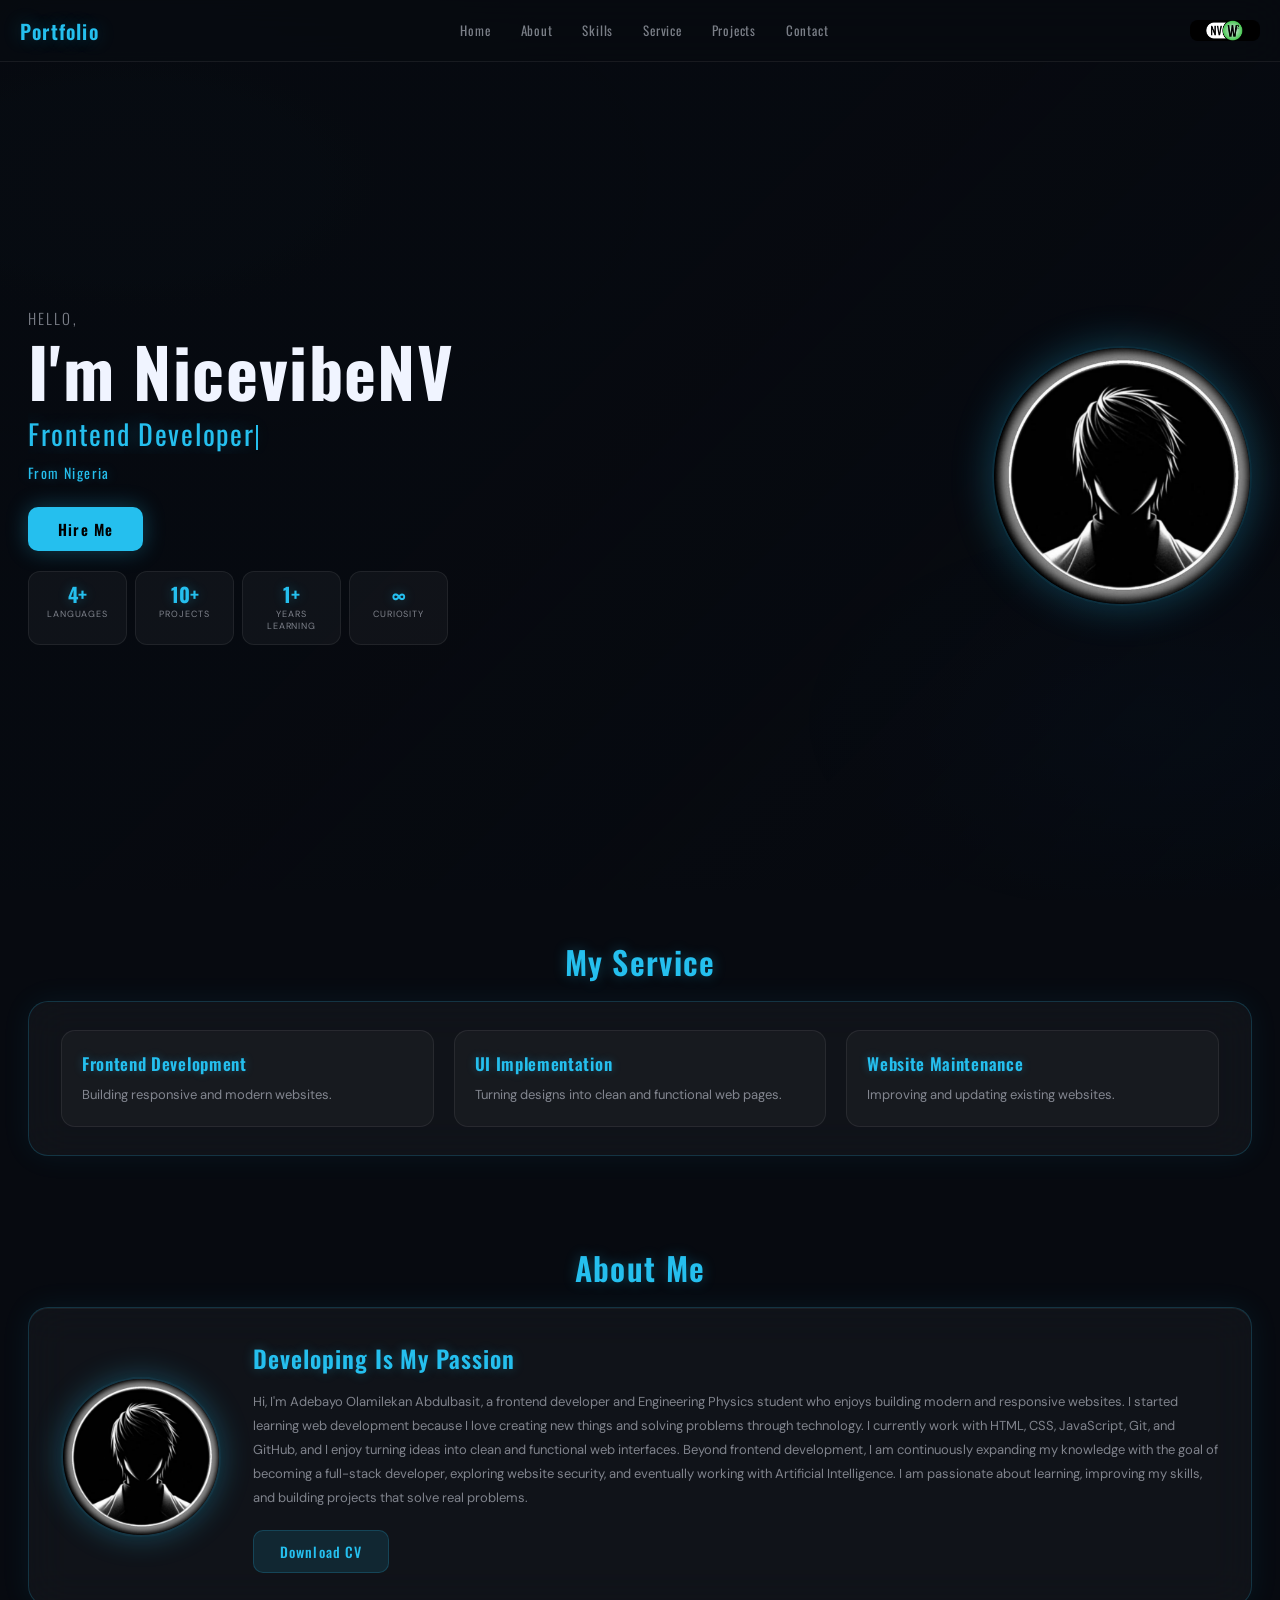
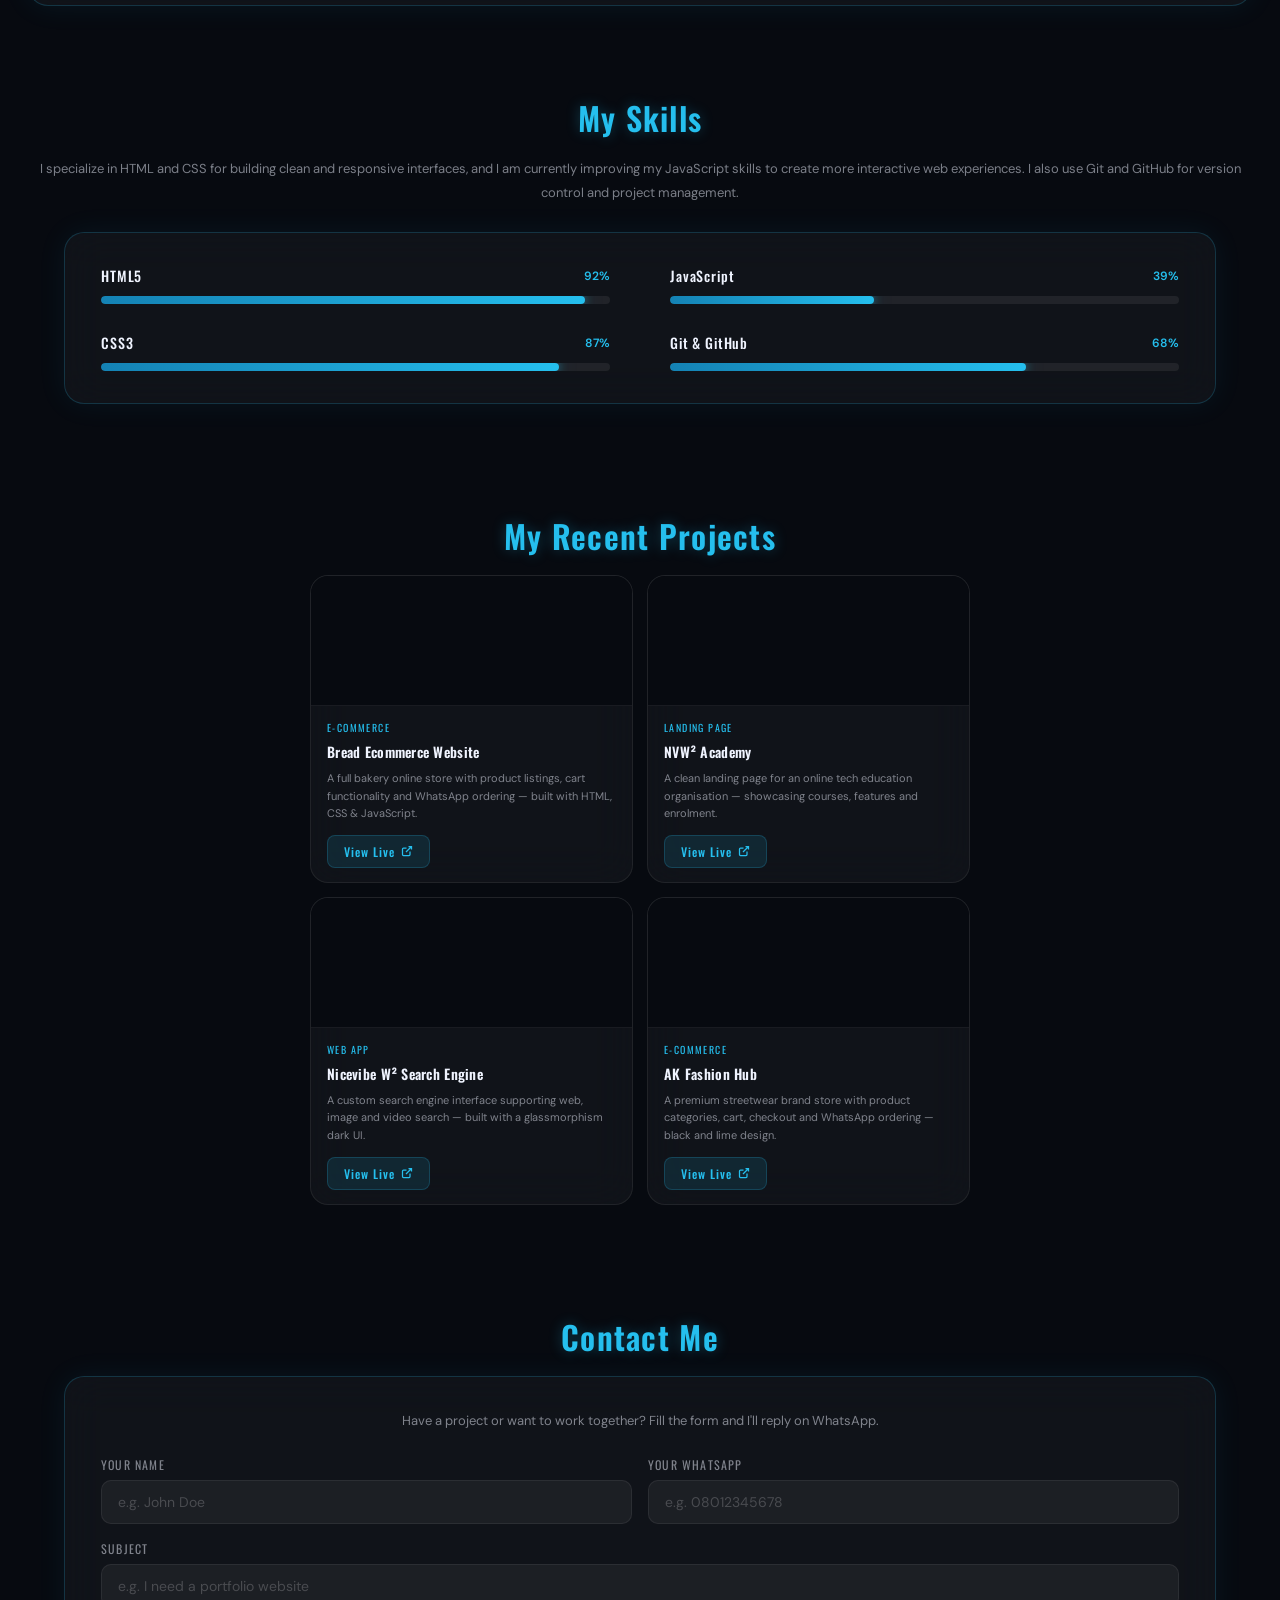
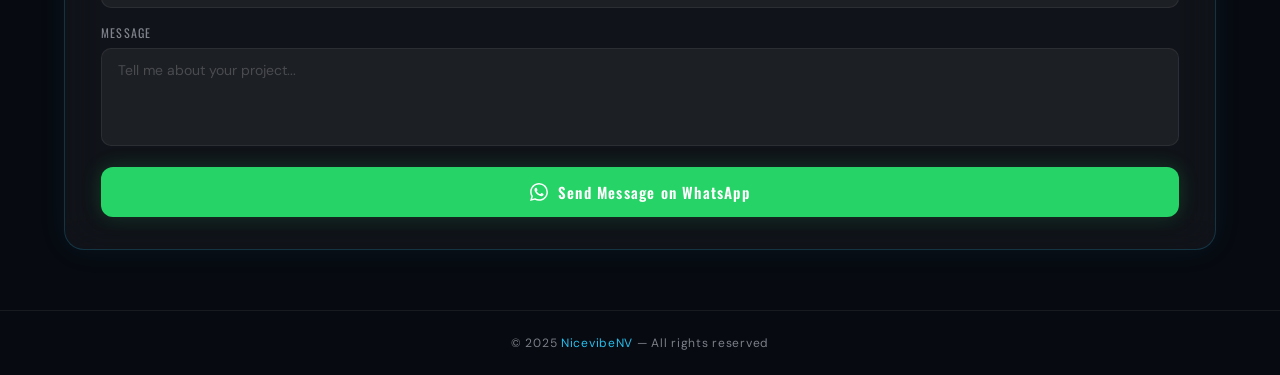
==== index.html @ 04811c51 "Add files via upload" ====
<!DOCTYPE html>
<html lang="en">
<head>
  <meta charset="UTF-8">
  <meta name="viewport" content="width=device-width,initial-scale=1">
  <title>NicevibeNV — Portfolio</title>
  <link rel="preconnect" href="https://fonts.googleapis.com">
  <link href="https://fonts.googleapis.com/css2?family=Oswald:wght@300;400;500;600;700&family=DM+Sans:wght@300;400;500;600&display=swap" rel="stylesheet">
  <style>
    :root {
      --blue:      rgb(37,191,238);
      --blue-dim:  rgba(37,191,238,0.12);
      --blue-glow: rgba(37,191,238,0.3);
      --border:    rgba(37,191,238,0.2);
      --border2:   rgba(255,255,255,0.07);
      --glass:     rgba(255,255,255,0.04);
      --glass2:    rgba(37,191,238,0.07);
      --dark:      #070a10;
      --text:      #f0f4ff;
      --muted:     rgba(240,244,255,0.5);
    }

    *, *::before, *::after { box-sizing: border-box; margin: 0; padding: 0; }
    html { scroll-behavior: smooth; }

    body {
      background: var(--dark);
      color: var(--text);
      font-family: 'DM Sans', sans-serif;
      overflow-x: hidden;
    }

    body::before {
      content: '';
      position: fixed; inset: 0; z-index: 0; pointer-events: none;
      background:
        radial-gradient(ellipse 70% 50% at 10% 20%, rgba(37,191,238,0.06) 0%, transparent 60%),
        radial-gradient(ellipse 50% 40% at 90% 80%, rgba(0,80,160,0.08) 0%, transparent 55%);
    }

    h1, h2, h3, h4 { font-family: 'Oswald', sans-serif; margin: 0; }
    a { text-decoration: none; color: var(--blue); transition: color .2s; }
    a:hover { color: #fff; }

    @keyframes fadeUp    { from{opacity:0;transform:translateY(22px)} to{opacity:1;transform:translateY(0)} }
    @keyframes slideDown { from{transform:translateY(-100%);opacity:0} to{transform:translateY(0);opacity:1} }
    @keyframes blink     { 0%,100%{opacity:1} 50%{opacity:0} }

    .reveal {
      opacity: 0; transform: translateY(28px);
      transition: opacity .7s ease, transform .7s ease;
    }
    .reveal.visible { opacity: 1; transform: translateY(0); }

    /* ══ TOP ══ */
    .top {
      position: sticky; top: 0; z-index: 100;
      display: flex; justify-content: space-between; align-items: center;
      flex-wrap: wrap;
      padding: 0 20px; min-height: 62px;
      background: rgba(7,10,16,0.8);
      backdrop-filter: blur(22px);
      -webkit-backdrop-filter: blur(22px);
      border-bottom: 1px solid var(--border2);
      animation: slideDown .6s ease both;
    }

    .top h3 {
      font-size: 20px; font-weight: 600;
      color: var(--blue);
      text-shadow: 0 0 18px var(--blue-glow);
      letter-spacing: .06em;
    }

    .top1 { display: flex; gap: 2px; }
    .top1 span { margin: 0; }
    .top1 a {
      font-family: 'Oswald', sans-serif;
      font-size: 13px; font-weight: 400;
      color: var(--muted); letter-spacing: .06em;
      padding: 6px 14px; border-radius: 8px;
      transition: all .2s;
    }
    .top1 a:hover { color: var(--blue); background: var(--blue-dim); }
    .top img { border-radius: 8px; }

    /* ══ HERO ══ */
    .hero {
      position: relative;
      min-height: 92vh; overflow: hidden;
      padding: 40px 28px;
      display: flex; align-items: center;
      justify-content: space-between; gap: 40px;
      z-index: 1;
    }



    .hero::before {
      content:'';
      position:absolute; inset:0; z-index:0;
      background: linear-gradient(135deg, rgba(7,10,16,.88) 40%, rgba(7,10,16,.5));
      pointer-events:none;
    }

    .first {
      position:relative; z-index:1;
      animation: fadeUp .8s .2s both;
    }

    .first > p:first-child {
      font-family:'Oswald',sans-serif;
      font-size:15px; font-weight:300;
      color:var(--muted); letter-spacing:.14em;
      text-transform:uppercase; margin-bottom:6px;
    }

    .first h1 {
      font-size: clamp(30px, 6vw, 68px);
      font-weight: 700; line-height: 1.05;
      color: var(--text); letter-spacing: .02em; margin-bottom: 6px;
    }

    .first h2 {
      font-size: clamp(15px, 3.5vw, 28px);
      font-weight: 400; color: var(--blue);
      text-shadow: 0 0 20px var(--blue-glow);
      letter-spacing: .06em; margin-bottom: 8px;
      white-space: nowrap;
      overflow: hidden;
      text-overflow: ellipsis;
      max-width: 100%;
    }

    .cursor {
      display:inline-block; width:2px; height:.9em;
      background:var(--blue); margin-left:2px;
      animation:blink .9s infinite; vertical-align:middle;
    }

    .cc {
      font-family:'Oswald',sans-serif;
      font-size:14px; color:var(--blue);
      text-shadow:0 0 12px var(--blue-glow);
      letter-spacing:.1em; margin-bottom:24px;
    }

    #hire {
      font-family:'Oswald',sans-serif;
      font-size:15px; font-weight:600; letter-spacing:.08em;
      padding:11px 30px; border-radius:10px;
      border:none; cursor:pointer;
      background:var(--blue); color:#000;
      box-shadow:0 0 22px var(--blue-glow);
      transition:all .25s;
    }
    #hire:hover { transform:translateY(-2px); box-shadow:0 0 36px var(--blue-glow); }

    .hero > img {
      position: relative; z-index: 1;
      width: 260px; height: 260px;
      min-width: unset;
      border-radius: 50%;
      object-fit: cover;
      flex-shrink: 0;
      border: 2px solid var(--border);
      box-shadow: 0 0 40px var(--blue-glow);
      animation: fadeUp .8s .4s both;
    }

    /* ══ SECTION HEADINGS ══ */
    .sec-heading {
      text-align:center;
      font-size:clamp(22px,3vw,32px); font-weight:600;
      color:var(--blue);
      text-shadow:0 0 14px var(--blue-glow);
      padding:48px 0 16px;
      position:relative; z-index:1;
      letter-spacing:.04em;
    }

    /* ══ STATS ══ */
    .stats-row {
      display: grid; grid-template-columns: repeat(4,1fr);
      gap: 8px; margin-top: 20px; max-width: 420px;
    }

    .stat-box {
      background: var(--glass);
      border: 1px solid var(--border2);
      border-radius: 12px; padding: 12px 10px;
      text-align: center;
      backdrop-filter: blur(16px);
      -webkit-backdrop-filter: blur(16px);
      transition: all .25s;
    }
    .stat-box:hover {
      border-color: var(--border);
      background: var(--glass2);
      transform: translateY(-2px);
    }
    .stat-val {
      font-family: 'Oswald', sans-serif;
      font-size: 20px; font-weight: 700;
      color: var(--blue);
      text-shadow: 0 0 12px var(--blue-glow);
      line-height: 1;
    }
    .stat-label {
      font-size: 9px; color: var(--muted);
      margin-top: 4px; letter-spacing: .1em;
      text-transform: uppercase;
    }

    /* ══ SERVICE ══ */
    .service {
      position:relative; z-index:1;
      margin:0 28px 40px;
      padding:28px 32px;
      background:var(--glass);
      backdrop-filter:blur(20px);
      -webkit-backdrop-filter:blur(20px);
      border:1px solid var(--border);
      border-radius:20px;
      box-shadow:0 0 30px rgba(37,191,238,0.07);
      display:grid; grid-template-columns:repeat(3,1fr); gap:20px;
    }
    @media(max-width:640px) { .service{grid-template-columns:1fr; margin:0 16px 40px;} }

    .service-item {
      padding:20px;
      background:rgba(255,255,255,0.03);
      border:1px solid var(--border2);
      border-radius:14px;
      transition:all .25s;
    }
    .service-item:hover {
      background:var(--glass2);
      border-color:var(--border);
      transform:translateY(-3px);
    }
    .service-item h3 {
      font-size:17px; font-weight:600; color:var(--blue);
      text-shadow:0 0 10px var(--blue-glow);
      letter-spacing:.04em; margin-bottom:8px;
    }
    .service-item p { font-size:13px; color:var(--muted); line-height:1.7; }

    /* ══ ABOUT ══ */
    .top2 {
      position:relative; z-index:1;
      margin:0 28px 40px;
      overflow:hidden; padding:32px;
      display:flex; align-items:center;
      justify-content:space-between; gap:32px;
      border-radius:20px;
      border:1px solid var(--border);
      background:var(--glass);
      backdrop-filter:blur(20px);
      -webkit-backdrop-filter:blur(20px);
      box-shadow:0 0 30px rgba(37,191,238,0.08), inset 0 1px 0 rgba(255,255,255,0.05);
    }
    @media(max-width:640px) { .top2{flex-direction:column; margin:0 16px 40px;} .top2 img{width:60%;} }

    .top2 img {
      width:28%; min-width:160px;
      border-radius:50%;
      border:2px solid var(--border);
      box-shadow:0 0 30px var(--blue-glow);
    }

    .second h4 {
      font-size:clamp(18px,2.5vw,24px); font-weight:600;
      color:var(--blue); text-shadow:0 0 12px var(--blue-glow);
      letter-spacing:.04em; margin-bottom:14px;
    }
    .second small {
      font-size:13px; color:var(--muted);
      line-height:1.85; display:block; margin-bottom:20px;
    }
    .second button {
      font-family:'Oswald',sans-serif;
      font-size:14px; font-weight:500; letter-spacing:.08em;
      padding:10px 26px; border-radius:10px;
      border:1px solid var(--border); cursor:pointer;
      background:var(--blue-dim); color:var(--blue);
      transition:all .25s;
    }
    .second button:hover { background:var(--blue); color:#000; }

    /* ══ SKILLS ══ */
    .p {
      text-align:center;
      font-size:13px; color:var(--muted);
      padding:0 28px 28px; line-height:1.8;
      position:relative; z-index:1;
    }

    .skills-wrap {
      position:relative; z-index:1;
      max-width:90%; margin:0 auto 60px;
      background:var(--glass);
      backdrop-filter:blur(20px);
      -webkit-backdrop-filter:blur(20px);
      border:1px solid var(--border);
      border-radius:20px; padding:32px 36px;
      box-shadow:0 0 30px rgba(37,191,238,0.07);
    }

    .skills-row {
      display:grid; grid-template-columns:1fr 1fr;
      gap:16px 60px; margin-bottom:28px;
    }
    .skills-row:last-child { margin-bottom:0; }
    @media(max-width:500px) { .skills-row{grid-template-columns:1fr;} }

    .skill { width:100%; }
    .skill-info {
      display:flex; justify-content:space-between; align-items:center;
      margin-bottom:10px;
    }
    .skill-name {
      font-family:'Oswald',sans-serif;
      font-size:14px; font-weight:500;
      color:var(--text); letter-spacing:.06em;
    }
    .skill-pct {
      font-size:12px; font-weight:600;
      color:var(--blue); min-width:36px; text-align:right;
    }
    .bar-bg {
      background:rgba(255,255,255,0.07);
      height:8px; border-radius:4px; overflow:hidden;
    }
    .bar-fill {
      height:100%; width:0;
      background:linear-gradient(90deg, rgb(20,130,180), var(--blue));
      border-radius:4px;
      transition:width 1.6s cubic-bezier(.25,.8,.25,1);
      box-shadow:0 0 10px rgba(37,191,238,.55), 0 0 22px rgba(37,191,238,.25);
    }

    /* ══ PROJECTS ══ */
    .projects-grid {
      position:relative; z-index:1;
      max-width:660px; margin:0 auto 60px;
      display:grid; grid-template-columns:repeat(2,1fr); gap:14px;
    }
    @media(max-width:560px) { .projects-grid{grid-template-columns:1fr; max-width:94%;} }

    .project-card {
      background:var(--glass);
      backdrop-filter:blur(20px);
      -webkit-backdrop-filter:blur(20px);
      border:1px solid var(--border2);
      border-radius:18px; overflow:hidden;
      transition:all .3s; text-decoration:none; color:inherit;
      display:block; position:relative;
    }
    .project-card::before {
      content:'';
      position:absolute; top:0; left:0; right:0; height:1px;
      background:linear-gradient(90deg,transparent,var(--blue),transparent);
      opacity:0; transition:opacity .3s;
    }
    .project-card:hover { border-color:var(--border); transform:translateY(-5px); box-shadow:0 20px 50px rgba(0,0,0,.4),0 0 30px rgba(37,191,238,0.08); }
    .project-card:hover::before { opacity:1; }

    .project-thumb {
      width:100%; height:130px;
      background:var(--dark);
      display:flex; align-items:center; justify-content:center;
      font-size:48px; border-bottom:1px solid var(--border2);
      position:relative; overflow:hidden;
    }
    .project-thumb iframe {
      width:200%; height:200%;
      transform:scale(0.5); transform-origin:top left;
      pointer-events:none; border:none;
      position:absolute; top:0; left:0;
    }

    .project-body { padding:14px 16px; }
    .project-tag {
      font-family:'Oswald',sans-serif;
      font-size:10px; font-weight:400; letter-spacing:.14em;
      text-transform:uppercase; color:var(--blue);
      margin-bottom:6px; display:block;
    }
    .project-name {
      font-family:'Oswald',sans-serif;
      font-size:14px; font-weight:600;
      color:var(--text); margin-bottom:8px; letter-spacing:.02em;
    }
    .project-desc { font-size:11px; color:var(--muted); line-height:1.6; margin-bottom:12px; }
    .project-link {
      display:inline-flex; align-items:center; gap:6px;
      font-family:'Oswald',sans-serif;
      font-size:12px; font-weight:500; letter-spacing:.08em;
      color:var(--blue); text-decoration:none;
      padding:7px 16px; border-radius:8px;
      border:1px solid var(--border);
      background:var(--blue-dim);
      transition:all .2s;
    }
    .project-link:hover { background:var(--blue); color:#000; }

    /* ══ CONTACT ══ */
    .contact-wrap {
      position:relative; z-index:1;
      max-width:90%; margin:0 auto 60px;
      background:var(--glass);
      backdrop-filter:blur(20px);
      -webkit-backdrop-filter:blur(20px);
      border:1px solid var(--border);
      border-radius:20px; padding:32px 36px;
      box-shadow:0 0 30px rgba(37,191,238,0.07);
    }
    .contact-wrap > p {
      font-size:13px; color:var(--muted);
      text-align:center; margin-bottom:24px; line-height:1.8;
    }
    .form-row {
      display:grid; grid-template-columns:1fr 1fr; gap:16px;
    }
    @media(max-width:540px) { .form-row{grid-template-columns:1fr;} }
    .form-group { margin-bottom:16px; }
    .form-group label {
      display:block;
      font-family:'Oswald',sans-serif;
      font-size:12px; font-weight:400;
      letter-spacing:.1em; text-transform:uppercase;
      color:var(--muted); margin-bottom:7px;
    }
    .form-group input,
    .form-group textarea {
      width:100%; padding:12px 16px;
      background:rgba(255,255,255,0.05);
      border:1px solid var(--border2);
      border-radius:10px;
      font-family:'DM Sans',sans-serif;
      font-size:14px; color:var(--text);
      outline:none; resize:none;
      transition:border-color .2s, box-shadow .2s;
    }
    .form-group input::placeholder,
    .form-group textarea::placeholder { color:rgba(255,255,255,0.2); }
    .form-group input:focus,
    .form-group textarea:focus {
      border-color:var(--border);
      box-shadow:0 0 0 3px rgba(37,191,238,0.1);
    }
    .send-wa-btn {
      width:100%; margin-top:8px; padding:14px;
      background:#25D366; color:#fff;
      font-family:'Oswald',sans-serif;
      font-size:15px; font-weight:600; letter-spacing:.08em;
      border:none; border-radius:12px; cursor:pointer;
      display:flex; align-items:center; justify-content:center; gap:10px;
      transition:all .25s;
      box-shadow:0 0 20px rgba(37,210,100,0.2);
    }
    .send-wa-btn:hover { transform:translateY(-2px); box-shadow:0 0 35px rgba(37,210,100,0.35); }

    /* ══ FOOTER ══ */
    footer {
      position:relative; z-index:1;
      text-align:center; padding:24px;
      border-top:1px solid var(--border2);
      font-size:12px; color:var(--muted); letter-spacing:.06em;
    }
    footer span { color:var(--blue); }

    /* ══════════════════════════════
       MOBILE RESPONSIVE
    ══════════════════════════════ */
    @media (max-width: 768px) {

      /* Navbar */
      .top {
        padding: 10px 16px;
        gap: 6px;
      }
      .top1 {
        order: 3;
        width: 100%;
        justify-content: center;
        flex-wrap: wrap;
        gap: 2px;
        padding: 6px 0;
      }
      .top1 a {
        font-size: 11px;
        padding: 5px 9px;
      }
      .top img { width: 34px !important; }
      .top h3  { font-size: 17px; }

      /* Hero — stack vertically, image on top */
      .hero {
        flex-direction: column-reverse;
        align-items: center;
        justify-content: center;
        padding: 24px 20px 40px;
        min-height: auto;
        gap: 24px;
        text-align: left;
      }

      .hero > img {
        width: 170px !important;
        height: 170px !important;
      }

      .first { width: 100%; }

      .first h2 {
        white-space: normal;
        overflow: visible;
        font-size: 16px;
      }

      /* Stats — 2x2 grid */
      .stats-row {
        grid-template-columns: repeat(2, 1fr) !important;
        max-width: 100% !important;
        gap: 8px;
      }

      .stat-val   { font-size: 18px; }
      .stat-label { font-size: 8px; }

      /* Service */
      .service {
        grid-template-columns: 1fr !important;
        margin: 0 14px 32px !important;
        padding: 20px 16px;
      }

      /* About */
      .top2 {
        flex-direction: column !important;
        align-items: center;
        text-align: center;
        margin: 0 14px 32px !important;
        padding: 22px 18px;
        gap: 20px;
      }
      .top2 img {
        width: 55% !important;
        max-width: 180px;
        min-width: unset !important;
      }

      /* Skills */
      .skills-wrap {
        max-width: 94%;
        padding: 24px 20px;
      }
      .skills-row {
        grid-template-columns: 1fr !important;
        gap: 20px;
      }

      /* Projects */
      .projects-grid {
        grid-template-columns: 1fr !important;
        max-width: 94% !important;
      }

      /* Contact */
      .contact-wrap {
        max-width: 94%;
        padding: 24px 18px;
      }
      .form-row {
        grid-template-columns: 1fr !important;
      }

      /* Section headings */
      .sec-heading { font-size: 22px; padding: 36px 0 14px; }
      .p { padding: 0 16px 20px; }
    }

    @media (max-width: 400px) {
      .hero > img { width: 140px !important; height: 140px !important; }
      .first h1   { font-size: 28px; }
      .stat-val   { font-size: 16px; }
      .stat-box   { padding: 10px 6px; }
    }
  </style>
</head>
<body>

<!-- TOP -->
<div class="top">
  <h3>Portfolio</h3>
  <div class="top1">
    <span><a href="#">Home</a></span>
    <span><a href="#about">About</a></span>
    <span><a href="#skill">Skills</a></span>
    <span><a href="#service">Service</a></span>
    <span><a href="#projects">Projects</a></span>
    <span><a href="#contact">Contact</a></span>
  </div>
  <img src="logo.png" alt="logo" width="70px">
</div>

<!-- HERO -->
<div class="hero">
  <div class="first">
    <p>Hello,</p>
    <h1>I'm NicevibeNV</h1>
    <h2><span id="typed"></span><span class="cursor"></span></h2>
    <p class="cc">From Nigeria</p>
    <button id="hire">Hire Me</button>
    <div class="stats-row">
      <div class="stat-box"><div class="stat-val">4+</div><div class="stat-label">Languages</div></div>
      <div class="stat-box"><div class="stat-val">10+</div><div class="stat-label">Projects</div></div>
      <div class="stat-box"><div class="stat-val">1+</div><div class="stat-label">Years Learning</div></div>
      <div class="stat-box"><div class="stat-val">∞</div><div class="stat-label">Curiosity</div></div>
    </div>
  </div>
  <img src="profile.png" alt="profile photo">
</div>

<!-- SERVICE -->
<h3 class="sec-heading reveal" id="service">My Service</h3>
<div class="service reveal">
  <div class="service-item">
    <h3>Frontend Development</h3>
    <p>Building responsive and modern websites.</p>
  </div>
  <div class="service-item">
    <h3>UI Implementation</h3>
    <p>Turning designs into clean and functional web pages.</p>
  </div>
  <div class="service-item">
    <h3>Website Maintenance</h3>
    <p>Improving and updating existing websites.</p>
  </div>
</div>

<!-- ABOUT -->
<h3 class="sec-heading reveal" id="about">About Me</h3>
<div class="top2 reveal">
  <img src="profile.png" alt="profile photo">
  <div class="second">
    <h4>Developing Is My Passion</h4>
    <small>Hi, I'm Adebayo Olamilekan Abdulbasit, a frontend
    developer and Engineering Physics student who enjoys
    building modern and responsive websites. I started
    learning web development because I love creating
    new things and solving problems through technology.
    I currently work with HTML, CSS, JavaScript, Git,
    and GitHub, and I enjoy turning ideas into clean and
    functional web interfaces. Beyond frontend development,
    I am continuously expanding my knowledge with the goal
    of becoming a full-stack developer, exploring website
    security, and eventually working with Artificial Intelligence.
    I am passionate about learning, improving my skills, and
    building projects that solve real problems.</small>
    <button>Download CV</button>
  </div>
</div>

<!-- SKILLS -->
<h3 class="sec-heading reveal" id="skill">My Skills</h3>
<p class="p reveal">I specialize in HTML and CSS for building
  clean and responsive interfaces, and I am currently
  improving my JavaScript skills to create more interactive
  web experiences. I also use Git and GitHub for version control
  and project management.
</p>
<div class="skills-wrap reveal">
  <div class="skills-row">
    <div class="skill">
      <div class="skill-info">
        <span class="skill-name">HTML5</span>
        <span class="skill-pct" data-target="95">0%</span>
      </div>
      <div class="bar-bg"><div class="bar-fill" data-width="95"></div></div>
    </div>
    <div class="skill">
      <div class="skill-info">
        <span class="skill-name">JavaScript</span>
        <span class="skill-pct" data-target="40">0%</span>
      </div>
      <div class="bar-bg"><div class="bar-fill" data-width="40"></div></div>
    </div>
  </div>
  <div class="skills-row">
    <div class="skill">
      <div class="skill-info">
        <span class="skill-name">CSS3</span>
        <span class="skill-pct" data-target="90">0%</span>
      </div>
      <div class="bar-bg"><div class="bar-fill" data-width="90"></div></div>
    </div>
    <div class="skill">
      <div class="skill-info">
        <span class="skill-name">Git &amp; GitHub</span>
        <span class="skill-pct" data-target="70">0%</span>
      </div>
      <div class="bar-bg"><div class="bar-fill" data-width="70"></div></div>
    </div>
  </div>
</div>

<!-- PROJECTS -->
<h3 class="sec-heading reveal" id="projects">My Recent Projects</h3>
<div class="projects-grid">

  <a href="https://nicevibe01.github.io/Bread-Ecommerce-website-/" target="_blank" class="project-card reveal">
    <div class="project-thumb">
      <iframe src="https://nicevibe01.github.io/Bread-Ecommerce-website-/" loading="lazy" tabindex="-1" aria-hidden="true"></iframe>
    </div>
    <div class="project-body">
      <span class="project-tag">E-Commerce</span>
      <div class="project-name">Bread Ecommerce Website</div>
      <p class="project-desc">A full bakery online store with product listings, cart functionality and WhatsApp ordering — built with HTML, CSS & JavaScript.</p>
      <span class="project-link">
        View Live
        <svg width="12" height="12" fill="none" stroke="currentColor" stroke-width="2.5" viewBox="0 0 24 24"><path d="M18 13v6a2 2 0 01-2 2H5a2 2 0 01-2-2V8a2 2 0 012-2h6M15 3h6v6M10 14L21 3"/></svg>
      </span>
    </div>
  </a>

  <a href="https://nicevibe01.github.io/NVW-academy/" target="_blank" class="project-card reveal">
    <div class="project-thumb">
      <iframe src="https://nicevibe01.github.io/NVW-academy/" loading="lazy" tabindex="-1" aria-hidden="true"></iframe>
    </div>
    <div class="project-body">
      <span class="project-tag">Landing Page</span>
      <div class="project-name">NVW² Academy</div>
      <p class="project-desc">A clean landing page for an online tech education organisation — showcasing courses, features and enrolment.</p>
      <span class="project-link">
        View Live
        <svg width="12" height="12" fill="none" stroke="currentColor" stroke-width="2.5" viewBox="0 0 24 24"><path d="M18 13v6a2 2 0 01-2 2H5a2 2 0 01-2-2V8a2 2 0 012-2h6M15 3h6v6M10 14L21 3"/></svg>
      </span>
    </div>
  </a>

  <a href="https://nicevibe01.github.io/Search-engine-/" target="_blank" class="project-card reveal">
    <div class="project-thumb">
      <iframe src="https://nicevibe01.github.io/Search-engine-/" loading="lazy" tabindex="-1" aria-hidden="true"></iframe>
    </div>
    <div class="project-body">
      <span class="project-tag">Web App</span>
      <div class="project-name">Nicevibe W² Search Engine</div>
      <p class="project-desc">A custom search engine interface supporting web, image and video search — built with a glassmorphism dark UI.</p>
      <span class="project-link">
        View Live
        <svg width="12" height="12" fill="none" stroke="currentColor" stroke-width="2.5" viewBox="0 0 24 24"><path d="M18 13v6a2 2 0 01-2 2H5a2 2 0 01-2-2V8a2 2 0 012-2h6M15 3h6v6M10 14L21 3"/></svg>
      </span>
    </div>
  </a>

  <a href="https://nicevibe01.github.io/Ak-fashion/" target="_blank" class="project-card reveal">
    <div class="project-thumb">
      <iframe src="https://nicevibe01.github.io/Ak-fashion/" loading="lazy" tabindex="-1" aria-hidden="true"></iframe>
    </div>
    <div class="project-body">
      <span class="project-tag">E-Commerce</span>
      <div class="project-name">AK Fashion Hub</div>
      <p class="project-desc">A premium streetwear brand store with product categories, cart, checkout and WhatsApp ordering — black and lime design.</p>
      <span class="project-link">
        View Live
        <svg width="12" height="12" fill="none" stroke="currentColor" stroke-width="2.5" viewBox="0 0 24 24"><path d="M18 13v6a2 2 0 01-2 2H5a2 2 0 01-2-2V8a2 2 0 012-2h6M15 3h6v6M10 14L21 3"/></svg>
      </span>
    </div>
  </a>

</div>

<!-- CONTACT -->
<h3 class="sec-heading reveal" id="contact">Contact Me</h3>
<div class="contact-wrap reveal">
  <p>Have a project or want to work together? Fill the form and I'll reply on WhatsApp.</p>
  <div class="form-row">
    <div class="form-group">
      <label>Your Name</label>
      <input type="text" id="cName" placeholder="e.g. John Doe">
    </div>
    <div class="form-group">
      <label>Your WhatsApp</label>
      <input type="tel" id="cPhone" placeholder="e.g. 08012345678">
    </div>
  </div>
  <div class="form-group">
    <label>Subject</label>
    <input type="text" id="cSubject" placeholder="e.g. I need a portfolio website">
  </div>
  <div class="form-group">
    <label>Message</label>
    <textarea id="cMessage" rows="4" placeholder="Tell me about your project..."></textarea>
  </div>
  <button class="send-wa-btn" id="sendWa">
    <svg width="18" height="18" viewBox="0 0 24 24" fill="currentColor"><path d="M17.472 14.382c-.297-.149-1.758-.867-2.03-.967-.273-.099-.471-.148-.67.15-.197.297-.767.966-.94 1.164-.173.199-.347.223-.644.075-.297-.15-1.255-.463-2.39-1.475-.883-.788-1.48-1.761-1.653-2.059-.173-.297-.018-.458.13-.606.134-.133.298-.347.446-.52.149-.174.198-.298.298-.497.099-.198.05-.371-.025-.52-.075-.149-.669-1.612-.916-2.207-.242-.579-.487-.5-.669-.51-.173-.008-.371-.01-.57-.01-.198 0-.52.074-.792.372-.272.297-1.04 1.016-1.04 2.479 0 1.462 1.065 2.875 1.213 3.074.149.198 2.096 3.2 5.077 4.487.709.306 1.262.489 1.694.625.712.227 1.36.195 1.871.118.571-.085 1.758-.719 2.006-1.413.248-.694.248-1.289.173-1.413-.074-.124-.272-.198-.57-.347m-5.421 7.403h-.004a9.87 9.87 0 01-5.031-1.378l-.361-.214-3.741.982.998-3.648-.235-.374a9.86 9.86 0 01-1.51-5.26c.001-5.45 4.436-9.884 9.888-9.884 2.64 0 5.122 1.03 6.988 2.898a9.825 9.825 0 012.893 6.994c-.003 5.45-4.437 9.884-9.885 9.884m8.413-18.297A11.815 11.815 0 0012.05 0C5.495 0 .16 5.335.157 11.892c0 2.096.547 4.142 1.588 5.945L.057 24l6.305-1.654a11.882 11.882 0 005.683 1.448h.005c6.554 0 11.89-5.335 11.893-11.893a11.821 11.821 0 00-3.48-8.413z"/></svg>
    Send Message on WhatsApp
  </button>
</div>

<!-- FOOTER -->
<footer>&copy; 2025 <span>NicevibeNV</span> — All rights reserved</footer>

<script>
  /* TYPING */
  const roles = ['Frontend Developer', 'UI Implementer', 'Web Developer'];
  let ri = 0, ci = 0, del = false;
  const typed = document.getElementById('typed');
  function type() {
    const word = roles[ri];
    if (!del) {
      typed.textContent = word.slice(0, ++ci);
      if (ci === word.length) { del = true; setTimeout(type, 1800); return; }
    } else {
      typed.textContent = word.slice(0, --ci);
      if (ci === 0) { del = false; ri = (ri+1) % roles.length; }
    }
    setTimeout(type, del ? 65 : 105);
  }
  setTimeout(type, 600);

  /* COUNT UP */
  function countUp(el, target, dur) {
    const s = performance.now();
    (function u(now) {
      const p = Math.min((now-s)/dur, 1);
      el.textContent = Math.round((1-Math.pow(1-p,3))*target) + '%';
      if (p < 1) requestAnimationFrame(u);
    })(s);
  }

  /* SCROLL REVEAL + bars */
  let barsTriggered = false;
  const obs = new IntersectionObserver(entries => {
    entries.forEach(e => {
      if (e.isIntersecting) {
        e.target.classList.add('visible');
        if (e.target.classList.contains('skills-wrap') && !barsTriggered) {
          barsTriggered = true;
          document.querySelectorAll('.bar-fill').forEach(b => b.style.width = b.getAttribute('data-width') + '%');
          document.querySelectorAll('.skill-pct').forEach(p => countUp(p, parseInt(p.getAttribute('data-target')), 1600));
        }
      }
    });
  }, { threshold: 0.15 });
  document.querySelectorAll('.reveal').forEach(el => obs.observe(el));

  /* WHATSAPP SEND */
  document.getElementById('sendWa').addEventListener('click', () => {
    const name    = document.getElementById('cName').value.trim();
    const phone   = document.getElementById('cPhone').value.trim();
    const subject = document.getElementById('cSubject').value.trim();
    const message = document.getElementById('cMessage').value.trim();
    if (!name || !message) { alert('Please enter your name and message.'); return; }
    const msg =
      `👋 *Hello NicevibeNV!*\n\n` +
      `👤 *Name:* ${name}\n` +
      (phone   ? `📞 *Phone:* ${phone}\n`     : '') +
      (subject ? `📌 *Subject:* ${subject}\n` : '') +
      `\n💬 *Message:*\n${message}`;
    window.open(`https://wa.me/2348130718019?text=${encodeURIComponent(msg)}`, '_blank');
  });
</script>
</body>
</html>
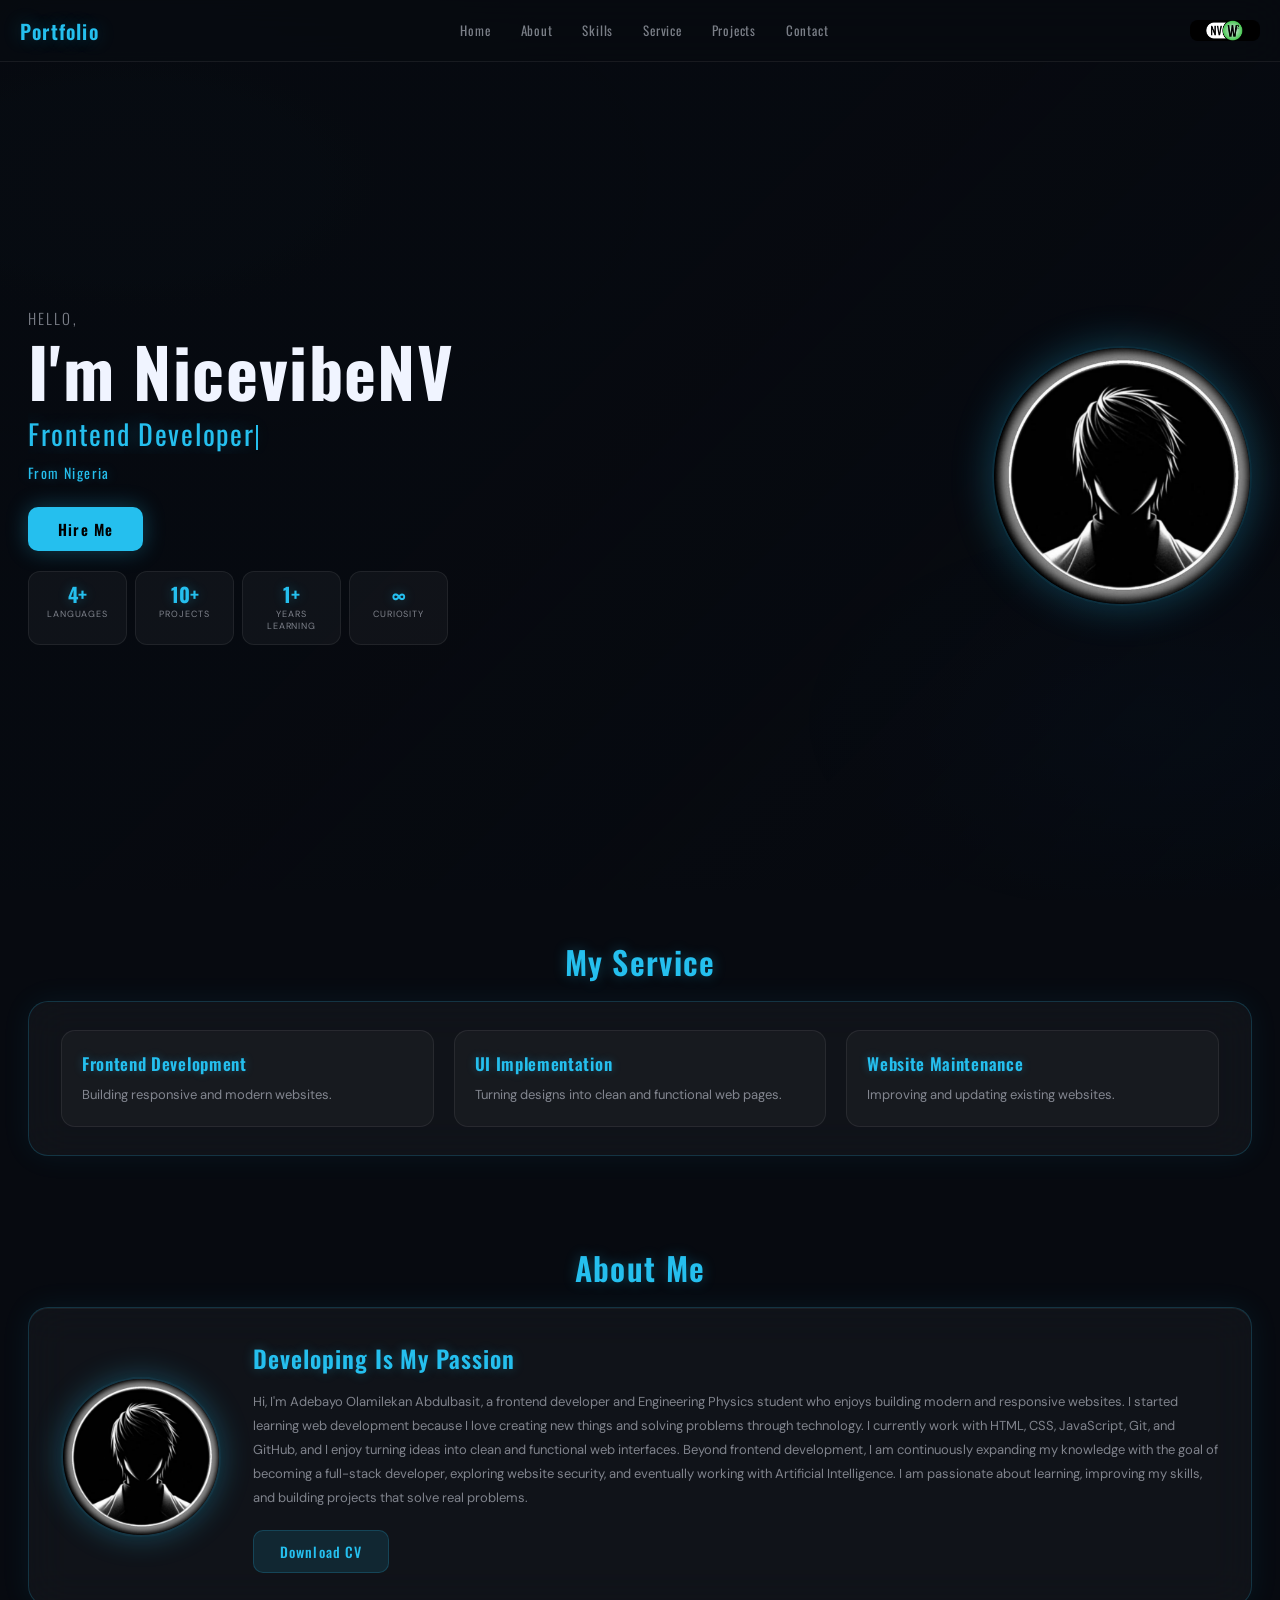
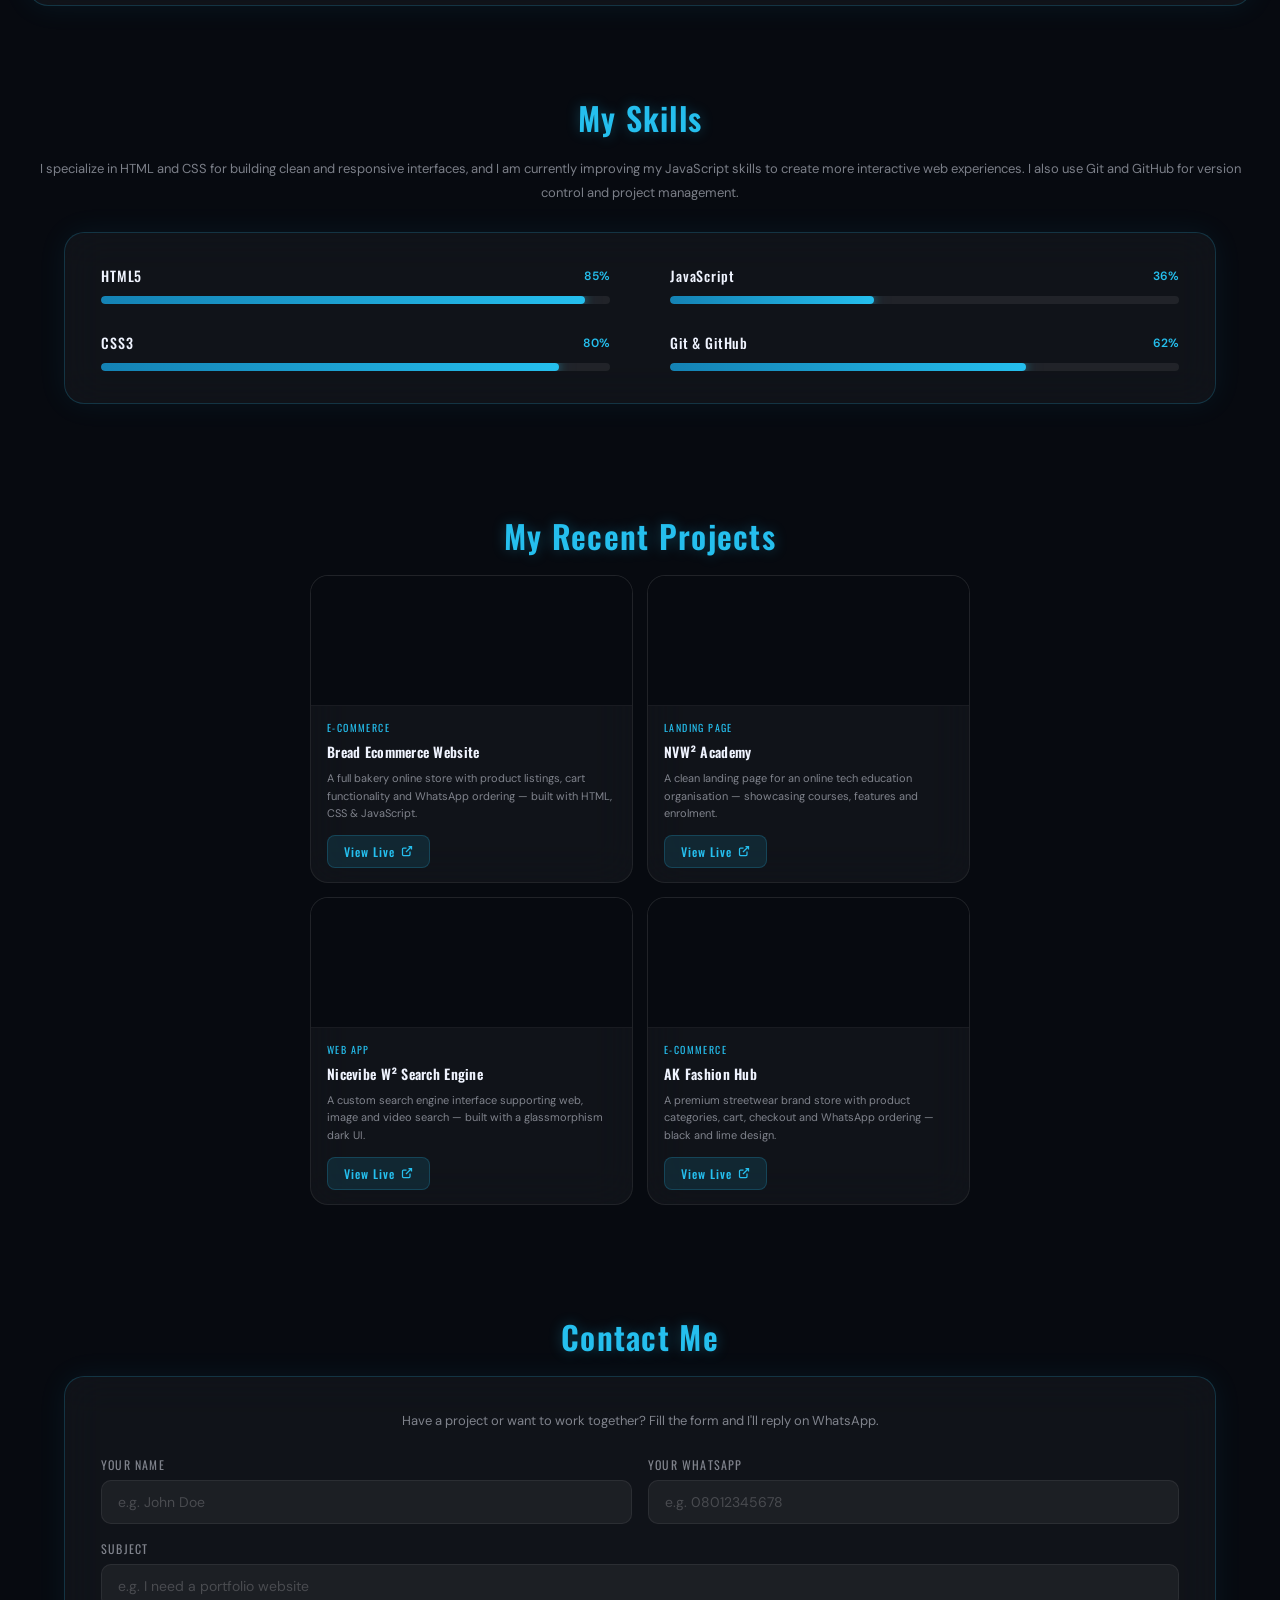
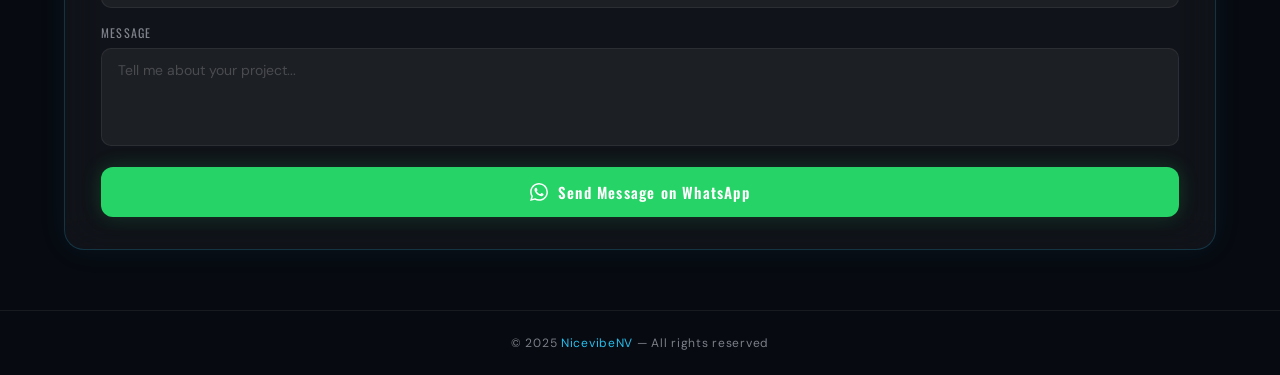
==== commit bc72f091: "Add files via upload" ====
--- a/index.html
+++ b/index.html
@@ -660,7 +660,9 @@
     security, and eventually working with Artificial Intelligence.
     I am passionate about learning, improving my skills, and
     building projects that solve real problems.</small>
+     <a href="Adebayo_CV.pdf" download="Adebayo_CV.pdf">
     <button>Download CV</button>
+    </a>
   </div>
 </div>
 
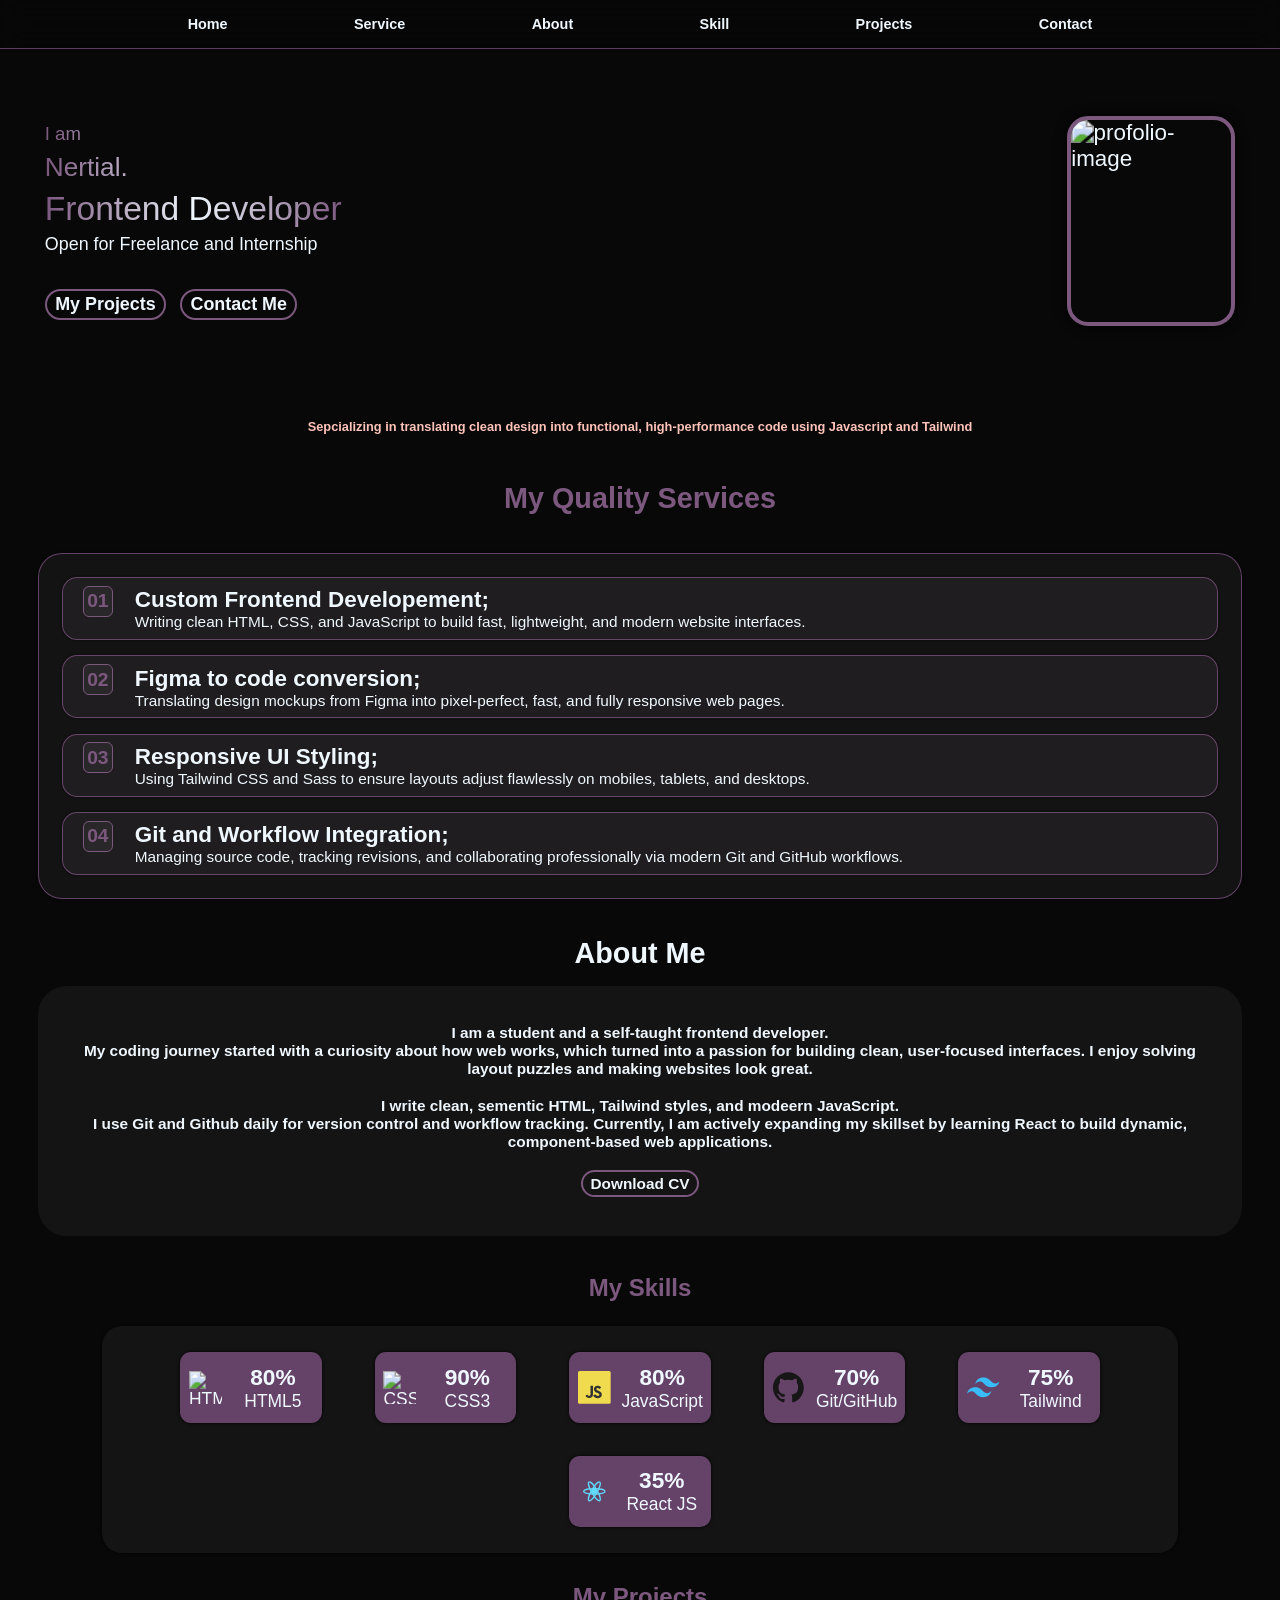
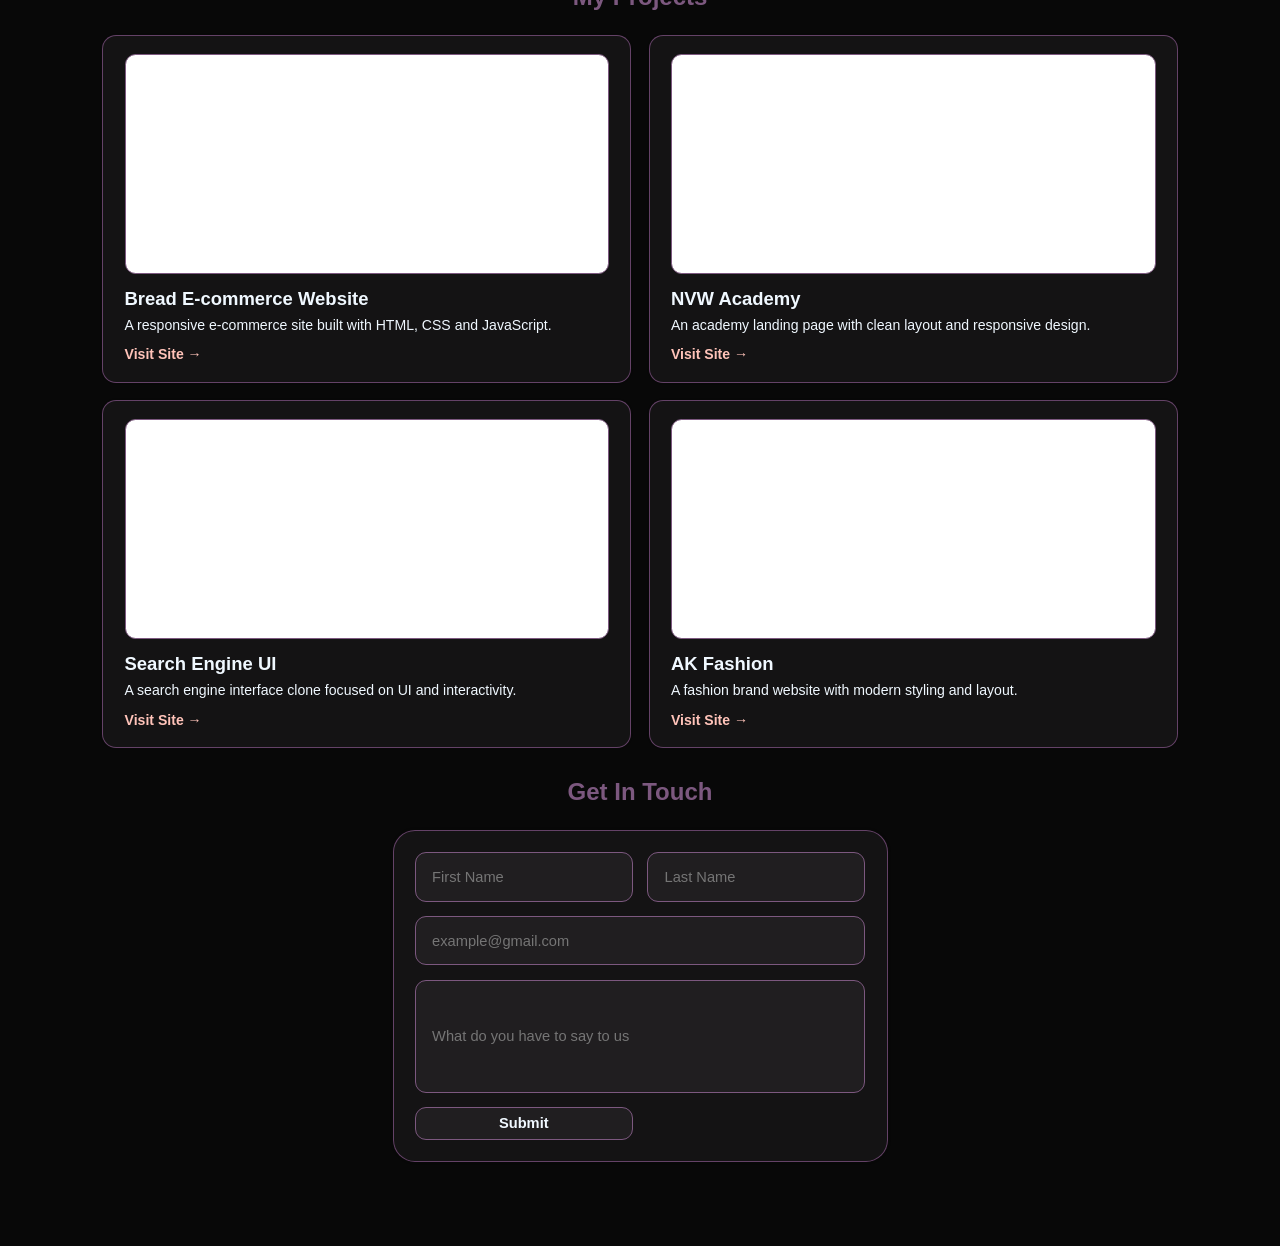
==== commit aad77382: "Add files via upload" ====
--- a/index.html
+++ b/index.html
@@ -1,870 +1,193 @@
-<!DOCTYPE html>
-<html lang="en">
-<head>
-  <meta charset="UTF-8">
-  <meta name="viewport" content="width=device-width,initial-scale=1">
-  <title>NicevibeNV — Portfolio</title>
-  <link rel="preconnect" href="https://fonts.googleapis.com">
-  <link href="https://fonts.googleapis.com/css2?family=Oswald:wght@300;400;500;600;700&family=DM+Sans:wght@300;400;500;600&display=swap" rel="stylesheet">
-  <style>
-    :root {
-      --blue:      rgb(37,191,238);
-      --blue-dim:  rgba(37,191,238,0.12);
-      --blue-glow: rgba(37,191,238,0.3);
-      --border:    rgba(37,191,238,0.2);
-      --border2:   rgba(255,255,255,0.07);
-      --glass:     rgba(255,255,255,0.04);
-      --glass2:    rgba(37,191,238,0.07);
-      --dark:      #070a10;
-      --text:      #f0f4ff;
-      --muted:     rgba(240,244,255,0.5);
-    }
-
-    *, *::before, *::after { box-sizing: border-box; margin: 0; padding: 0; }
-    html { scroll-behavior: smooth; }
-
-    body {
-      background: var(--dark);
-      color: var(--text);
-      font-family: 'DM Sans', sans-serif;
-      overflow-x: hidden;
-    }
-
-    body::before {
-      content: '';
-      position: fixed; inset: 0; z-index: 0; pointer-events: none;
-      background:
-        radial-gradient(ellipse 70% 50% at 10% 20%, rgba(37,191,238,0.06) 0%, transparent 60%),
-        radial-gradient(ellipse 50% 40% at 90% 80%, rgba(0,80,160,0.08) 0%, transparent 55%);
-    }
-
-    h1, h2, h3, h4 { font-family: 'Oswald', sans-serif; margin: 0; }
-    a { text-decoration: none; color: var(--blue); transition: color .2s; }
-    a:hover { color: #fff; }
-
-    @keyframes fadeUp    { from{opacity:0;transform:translateY(22px)} to{opacity:1;transform:translateY(0)} }
-    @keyframes slideDown { from{transform:translateY(-100%);opacity:0} to{transform:translateY(0);opacity:1} }
-    @keyframes blink     { 0%,100%{opacity:1} 50%{opacity:0} }
-
-    .reveal {
-      opacity: 0; transform: translateY(28px);
-      transition: opacity .7s ease, transform .7s ease;
-    }
-    .reveal.visible { opacity: 1; transform: translateY(0); }
-
-    /* ══ TOP ══ */
-    .top {
-      position: sticky; top: 0; z-index: 100;
-      display: flex; justify-content: space-between; align-items: center;
-      flex-wrap: wrap;
-      padding: 0 20px; min-height: 62px;
-      background: rgba(7,10,16,0.8);
-      backdrop-filter: blur(22px);
-      -webkit-backdrop-filter: blur(22px);
-      border-bottom: 1px solid var(--border2);
-      animation: slideDown .6s ease both;
-    }
-
-    .top h3 {
-      font-size: 20px; font-weight: 600;
-      color: var(--blue);
-      text-shadow: 0 0 18px var(--blue-glow);
-      letter-spacing: .06em;
-    }
-
-    .top1 { display: flex; gap: 2px; }
-    .top1 span { margin: 0; }
-    .top1 a {
-      font-family: 'Oswald', sans-serif;
-      font-size: 13px; font-weight: 400;
-      color: var(--muted); letter-spacing: .06em;
-      padding: 6px 14px; border-radius: 8px;
-      transition: all .2s;
-    }
-    .top1 a:hover { color: var(--blue); background: var(--blue-dim); }
-    .top img { border-radius: 8px; }
-
-    /* ══ HERO ══ */
-    .hero {
-      position: relative;
-      min-height: 92vh; overflow: hidden;
-      padding: 40px 28px;
-      display: flex; align-items: center;
-      justify-content: space-between; gap: 40px;
-      z-index: 1;
-    }
-
-
-
-    .hero::before {
-      content:'';
-      position:absolute; inset:0; z-index:0;
-      background: linear-gradient(135deg, rgba(7,10,16,.88) 40%, rgba(7,10,16,.5));
-      pointer-events:none;
-    }
-
-    .first {
-      position:relative; z-index:1;
-      animation: fadeUp .8s .2s both;
-    }
-
-    .first > p:first-child {
-      font-family:'Oswald',sans-serif;
-      font-size:15px; font-weight:300;
-      color:var(--muted); letter-spacing:.14em;
-      text-transform:uppercase; margin-bottom:6px;
-    }
-
-    .first h1 {
-      font-size: clamp(30px, 6vw, 68px);
-      font-weight: 700; line-height: 1.05;
-      color: var(--text); letter-spacing: .02em; margin-bottom: 6px;
-    }
-
-    .first h2 {
-      font-size: clamp(15px, 3.5vw, 28px);
-      font-weight: 400; color: var(--blue);
-      text-shadow: 0 0 20px var(--blue-glow);
-      letter-spacing: .06em; margin-bottom: 8px;
-      white-space: nowrap;
-      overflow: hidden;
-      text-overflow: ellipsis;
-      max-width: 100%;
-    }
-
-    .cursor {
-      display:inline-block; width:2px; height:.9em;
-      background:var(--blue); margin-left:2px;
-      animation:blink .9s infinite; vertical-align:middle;
-    }
-
-    .cc {
-      font-family:'Oswald',sans-serif;
-      font-size:14px; color:var(--blue);
-      text-shadow:0 0 12px var(--blue-glow);
-      letter-spacing:.1em; margin-bottom:24px;
-    }
-
-    #hire {
-      font-family:'Oswald',sans-serif;
-      font-size:15px; font-weight:600; letter-spacing:.08em;
-      padding:11px 30px; border-radius:10px;
-      border:none; cursor:pointer;
-      background:var(--blue); color:#000;
-      box-shadow:0 0 22px var(--blue-glow);
-      transition:all .25s;
-    }
-    #hire:hover { transform:translateY(-2px); box-shadow:0 0 36px var(--blue-glow); }
-
-    .hero > img {
-      position: relative; z-index: 1;
-      width: 260px; height: 260px;
-      min-width: unset;
-      border-radius: 50%;
-      object-fit: cover;
-      flex-shrink: 0;
-      border: 2px solid var(--border);
-      box-shadow: 0 0 40px var(--blue-glow);
-      animation: fadeUp .8s .4s both;
-    }
-
-    /* ══ SECTION HEADINGS ══ */
-    .sec-heading {
-      text-align:center;
-      font-size:clamp(22px,3vw,32px); font-weight:600;
-      color:var(--blue);
-      text-shadow:0 0 14px var(--blue-glow);
-      padding:48px 0 16px;
-      position:relative; z-index:1;
-      letter-spacing:.04em;
-    }
-
-    /* ══ STATS ══ */
-    .stats-row {
-      display: grid; grid-template-columns: repeat(4,1fr);
-      gap: 8px; margin-top: 20px; max-width: 420px;
-    }
-
-    .stat-box {
-      background: var(--glass);
-      border: 1px solid var(--border2);
-      border-radius: 12px; padding: 12px 10px;
-      text-align: center;
-      backdrop-filter: blur(16px);
-      -webkit-backdrop-filter: blur(16px);
-      transition: all .25s;
-    }
-    .stat-box:hover {
-      border-color: var(--border);
-      background: var(--glass2);
-      transform: translateY(-2px);
-    }
-    .stat-val {
-      font-family: 'Oswald', sans-serif;
-      font-size: 20px; font-weight: 700;
-      color: var(--blue);
-      text-shadow: 0 0 12px var(--blue-glow);
-      line-height: 1;
-    }
-    .stat-label {
-      font-size: 9px; color: var(--muted);
-      margin-top: 4px; letter-spacing: .1em;
-      text-transform: uppercase;
-    }
-
-    /* ══ SERVICE ══ */
-    .service {
-      position:relative; z-index:1;
-      margin:0 28px 40px;
-      padding:28px 32px;
-      background:var(--glass);
-      backdrop-filter:blur(20px);
-      -webkit-backdrop-filter:blur(20px);
-      border:1px solid var(--border);
-      border-radius:20px;
-      box-shadow:0 0 30px rgba(37,191,238,0.07);
-      display:grid; grid-template-columns:repeat(3,1fr); gap:20px;
-    }
-    @media(max-width:640px) { .service{grid-template-columns:1fr; margin:0 16px 40px;} }
-
-    .service-item {
-      padding:20px;
-      background:rgba(255,255,255,0.03);
-      border:1px solid var(--border2);
-      border-radius:14px;
-      transition:all .25s;
-    }
-    .service-item:hover {
-      background:var(--glass2);
-      border-color:var(--border);
-      transform:translateY(-3px);
-    }
-    .service-item h3 {
-      font-size:17px; font-weight:600; color:var(--blue);
-      text-shadow:0 0 10px var(--blue-glow);
-      letter-spacing:.04em; margin-bottom:8px;
-    }
-    .service-item p { font-size:13px; color:var(--muted); line-height:1.7; }
-
-    /* ══ ABOUT ══ */
-    .top2 {
-      position:relative; z-index:1;
-      margin:0 28px 40px;
-      overflow:hidden; padding:32px;
-      display:flex; align-items:center;
-      justify-content:space-between; gap:32px;
-      border-radius:20px;
-      border:1px solid var(--border);
-      background:var(--glass);
-      backdrop-filter:blur(20px);
-      -webkit-backdrop-filter:blur(20px);
-      box-shadow:0 0 30px rgba(37,191,238,0.08), inset 0 1px 0 rgba(255,255,255,0.05);
-    }
-    @media(max-width:640px) { .top2{flex-direction:column; margin:0 16px 40px;} .top2 img{width:60%;} }
-
-    .top2 img {
-      width:28%; min-width:160px;
-      border-radius:50%;
-      border:2px solid var(--border);
-      box-shadow:0 0 30px var(--blue-glow);
-    }
-
-    .second h4 {
-      font-size:clamp(18px,2.5vw,24px); font-weight:600;
-      color:var(--blue); text-shadow:0 0 12px var(--blue-glow);
-      letter-spacing:.04em; margin-bottom:14px;
-    }
-    .second small {
-      font-size:13px; color:var(--muted);
-      line-height:1.85; display:block; margin-bottom:20px;
-    }
-    .second button {
-      font-family:'Oswald',sans-serif;
-      font-size:14px; font-weight:500; letter-spacing:.08em;
-      padding:10px 26px; border-radius:10px;
-      border:1px solid var(--border); cursor:pointer;
-      background:var(--blue-dim); color:var(--blue);
-      transition:all .25s;
-    }
-    .second button:hover { background:var(--blue); color:#000; }
-
-    /* ══ SKILLS ══ */
-    .p {
-      text-align:center;
-      font-size:13px; color:var(--muted);
-      padding:0 28px 28px; line-height:1.8;
-      position:relative; z-index:1;
-    }
-
-    .skills-wrap {
-      position:relative; z-index:1;
-      max-width:90%; margin:0 auto 60px;
-      background:var(--glass);
-      backdrop-filter:blur(20px);
-      -webkit-backdrop-filter:blur(20px);
-      border:1px solid var(--border);
-      border-radius:20px; padding:32px 36px;
-      box-shadow:0 0 30px rgba(37,191,238,0.07);
-    }
-
-    .skills-row {
-      display:grid; grid-template-columns:1fr 1fr;
-      gap:16px 60px; margin-bottom:28px;
-    }
-    .skills-row:last-child { margin-bottom:0; }
-    @media(max-width:500px) { .skills-row{grid-template-columns:1fr;} }
-
-    .skill { width:100%; }
-    .skill-info {
-      display:flex; justify-content:space-between; align-items:center;
-      margin-bottom:10px;
-    }
-    .skill-name {
-      font-family:'Oswald',sans-serif;
-      font-size:14px; font-weight:500;
-      color:var(--text); letter-spacing:.06em;
-    }
-    .skill-pct {
-      font-size:12px; font-weight:600;
-      color:var(--blue); min-width:36px; text-align:right;
-    }
-    .bar-bg {
-      background:rgba(255,255,255,0.07);
-      height:8px; border-radius:4px; overflow:hidden;
-    }
-    .bar-fill {
-      height:100%; width:0;
-      background:linear-gradient(90deg, rgb(20,130,180), var(--blue));
-      border-radius:4px;
-      transition:width 1.6s cubic-bezier(.25,.8,.25,1);
-      box-shadow:0 0 10px rgba(37,191,238,.55), 0 0 22px rgba(37,191,238,.25);
-    }
-
-    /* ══ PROJECTS ══ */
-    .projects-grid {
-      position:relative; z-index:1;
-      max-width:660px; margin:0 auto 60px;
-      display:grid; grid-template-columns:repeat(2,1fr); gap:14px;
-    }
-    @media(max-width:560px) { .projects-grid{grid-template-columns:1fr; max-width:94%;} }
-
-    .project-card {
-      background:var(--glass);
-      backdrop-filter:blur(20px);
-      -webkit-backdrop-filter:blur(20px);
-      border:1px solid var(--border2);
-      border-radius:18px; overflow:hidden;
-      transition:all .3s; text-decoration:none; color:inherit;
-      display:block; position:relative;
-    }
-    .project-card::before {
-      content:'';
-      position:absolute; top:0; left:0; right:0; height:1px;
-      background:linear-gradient(90deg,transparent,var(--blue),transparent);
-      opacity:0; transition:opacity .3s;
-    }
-    .project-card:hover { border-color:var(--border); transform:translateY(-5px); box-shadow:0 20px 50px rgba(0,0,0,.4),0 0 30px rgba(37,191,238,0.08); }
-    .project-card:hover::before { opacity:1; }
-
-    .project-thumb {
-      width:100%; height:130px;
-      background:var(--dark);
-      display:flex; align-items:center; justify-content:center;
-      font-size:48px; border-bottom:1px solid var(--border2);
-      position:relative; overflow:hidden;
-    }
-    .project-thumb iframe {
-      width:200%; height:200%;
-      transform:scale(0.5); transform-origin:top left;
-      pointer-events:none; border:none;
-      position:absolute; top:0; left:0;
-    }
-
-    .project-body { padding:14px 16px; }
-    .project-tag {
-      font-family:'Oswald',sans-serif;
-      font-size:10px; font-weight:400; letter-spacing:.14em;
-      text-transform:uppercase; color:var(--blue);
-      margin-bottom:6px; display:block;
-    }
-    .project-name {
-      font-family:'Oswald',sans-serif;
-      font-size:14px; font-weight:600;
-      color:var(--text); margin-bottom:8px; letter-spacing:.02em;
-    }
-    .project-desc { font-size:11px; color:var(--muted); line-height:1.6; margin-bottom:12px; }
-    .project-link {
-      display:inline-flex; align-items:center; gap:6px;
-      font-family:'Oswald',sans-serif;
-      font-size:12px; font-weight:500; letter-spacing:.08em;
-      color:var(--blue); text-decoration:none;
-      padding:7px 16px; border-radius:8px;
-      border:1px solid var(--border);
-      background:var(--blue-dim);
-      transition:all .2s;
-    }
-    .project-link:hover { background:var(--blue); color:#000; }
-
-    /* ══ CONTACT ══ */
-    .contact-wrap {
-      position:relative; z-index:1;
-      max-width:90%; margin:0 auto 60px;
-      background:var(--glass);
-      backdrop-filter:blur(20px);
-      -webkit-backdrop-filter:blur(20px);
-      border:1px solid var(--border);
-      border-radius:20px; padding:32px 36px;
-      box-shadow:0 0 30px rgba(37,191,238,0.07);
-    }
-    .contact-wrap > p {
-      font-size:13px; color:var(--muted);
-      text-align:center; margin-bottom:24px; line-height:1.8;
-    }
-    .form-row {
-      display:grid; grid-template-columns:1fr 1fr; gap:16px;
-    }
-    @media(max-width:540px) { .form-row{grid-template-columns:1fr;} }
-    .form-group { margin-bottom:16px; }
-    .form-group label {
-      display:block;
-      font-family:'Oswald',sans-serif;
-      font-size:12px; font-weight:400;
-      letter-spacing:.1em; text-transform:uppercase;
-      color:var(--muted); margin-bottom:7px;
-    }
-    .form-group input,
-    .form-group textarea {
-      width:100%; padding:12px 16px;
-      background:rgba(255,255,255,0.05);
-      border:1px solid var(--border2);
-      border-radius:10px;
-      font-family:'DM Sans',sans-serif;
-      font-size:14px; color:var(--text);
-      outline:none; resize:none;
-      transition:border-color .2s, box-shadow .2s;
-    }
-    .form-group input::placeholder,
-    .form-group textarea::placeholder { color:rgba(255,255,255,0.2); }
-    .form-group input:focus,
-    .form-group textarea:focus {
-      border-color:var(--border);
-      box-shadow:0 0 0 3px rgba(37,191,238,0.1);
-    }
-    .send-wa-btn {
-      width:100%; margin-top:8px; padding:14px;
-      background:#25D366; color:#fff;
-      font-family:'Oswald',sans-serif;
-      font-size:15px; font-weight:600; letter-spacing:.08em;
-      border:none; border-radius:12px; cursor:pointer;
-      display:flex; align-items:center; justify-content:center; gap:10px;
-      transition:all .25s;
-      box-shadow:0 0 20px rgba(37,210,100,0.2);
-    }
-    .send-wa-btn:hover { transform:translateY(-2px); box-shadow:0 0 35px rgba(37,210,100,0.35); }
-
-    /* ══ FOOTER ══ */
-    footer {
-      position:relative; z-index:1;
-      text-align:center; padding:24px;
-      border-top:1px solid var(--border2);
-      font-size:12px; color:var(--muted); letter-spacing:.06em;
-    }
-    footer span { color:var(--blue); }
-
-    /* ══════════════════════════════
-       MOBILE RESPONSIVE
-    ══════════════════════════════ */
-    @media (max-width: 768px) {
-
-      /* Navbar */
-      .top {
-        padding: 10px 16px;
-        gap: 6px;
-      }
-      .top1 {
-        order: 3;
-        width: 100%;
-        justify-content: center;
-        flex-wrap: wrap;
-        gap: 2px;
-        padding: 6px 0;
-      }
-      .top1 a {
-        font-size: 11px;
-        padding: 5px 9px;
-      }
-      .top img { width: 34px !important; }
-      .top h3  { font-size: 17px; }
-
-      /* Hero — stack vertically, image on top */
-      .hero {
-        flex-direction: column-reverse;
-        align-items: center;
-        justify-content: center;
-        padding: 24px 20px 40px;
-        min-height: auto;
-        gap: 24px;
-        text-align: left;
-      }
-
-      .hero > img {
-        width: 170px !important;
-        height: 170px !important;
-      }
-
-      .first { width: 100%; }
-
-      .first h2 {
-        white-space: normal;
-        overflow: visible;
-        font-size: 16px;
-      }
-
-      /* Stats — 2x2 grid */
-      .stats-row {
-        grid-template-columns: repeat(2, 1fr) !important;
-        max-width: 100% !important;
-        gap: 8px;
-      }
-
-      .stat-val   { font-size: 18px; }
-      .stat-label { font-size: 8px; }
-
-      /* Service */
-      .service {
-        grid-template-columns: 1fr !important;
-        margin: 0 14px 32px !important;
-        padding: 20px 16px;
-      }
-
-      /* About */
-      .top2 {
-        flex-direction: column !important;
-        align-items: center;
-        text-align: center;
-        margin: 0 14px 32px !important;
-        padding: 22px 18px;
-        gap: 20px;
-      }
-      .top2 img {
-        width: 55% !important;
-        max-width: 180px;
-        min-width: unset !important;
-      }
-
-      /* Skills */
-      .skills-wrap {
-        max-width: 94%;
-        padding: 24px 20px;
-      }
-      .skills-row {
-        grid-template-columns: 1fr !important;
-        gap: 20px;
-      }
-
-      /* Projects */
-      .projects-grid {
-        grid-template-columns: 1fr !important;
-        max-width: 94% !important;
-      }
-
-      /* Contact */
-      .contact-wrap {
-        max-width: 94%;
-        padding: 24px 18px;
-      }
-      .form-row {
-        grid-template-columns: 1fr !important;
-      }
-
-      /* Section headings */
-      .sec-heading { font-size: 22px; padding: 36px 0 14px; }
-      .p { padding: 0 16px 20px; }
-    }
-
-    @media (max-width: 400px) {
-      .hero > img { width: 140px !important; height: 140px !important; }
-      .first h1   { font-size: 28px; }
-      .stat-val   { font-size: 16px; }
-      .stat-box   { padding: 10px 6px; }
-    }
-  </style>
-</head>
-<body>
-
-<!-- TOP -->
-<div class="top">
-  <h3>Portfolio</h3>
-  <div class="top1">
-    <span><a href="#">Home</a></span>
-    <span><a href="#about">About</a></span>
-    <span><a href="#skill">Skills</a></span>
-    <span><a href="#service">Service</a></span>
-    <span><a href="#projects">Projects</a></span>
-    <span><a href="#contact">Contact</a></span>
-  </div>
-  <img src="logo.png" alt="logo" width="70px">
-</div>
-
-<!-- HERO -->
-<div class="hero">
-  <div class="first">
-    <p>Hello,</p>
-    <h1>I'm NicevibeNV</h1>
-    <h2><span id="typed"></span><span class="cursor"></span></h2>
-    <p class="cc">From Nigeria</p>
-    <button id="hire">Hire Me</button>
-    <div class="stats-row">
-      <div class="stat-box"><div class="stat-val">4+</div><div class="stat-label">Languages</div></div>
-      <div class="stat-box"><div class="stat-val">10+</div><div class="stat-label">Projects</div></div>
-      <div class="stat-box"><div class="stat-val">1+</div><div class="stat-label">Years Learning</div></div>
-      <div class="stat-box"><div class="stat-val">∞</div><div class="stat-label">Curiosity</div></div>
-    </div>
-  </div>
-  <img src="profile.png" alt="profile photo">
-</div>
-
-<!-- SERVICE -->
-<h3 class="sec-heading reveal" id="service">My Service</h3>
-<div class="service reveal">
-  <div class="service-item">
-    <h3>Frontend Development</h3>
-    <p>Building responsive and modern websites.</p>
-  </div>
-  <div class="service-item">
-    <h3>UI Implementation</h3>
-    <p>Turning designs into clean and functional web pages.</p>
-  </div>
-  <div class="service-item">
-    <h3>Website Maintenance</h3>
-    <p>Improving and updating existing websites.</p>
-  </div>
-</div>
-
-<!-- ABOUT -->
-<h3 class="sec-heading reveal" id="about">About Me</h3>
-<div class="top2 reveal">
-  <img src="profile.png" alt="profile photo">
-  <div class="second">
-    <h4>Developing Is My Passion</h4>
-    <small>Hi, I'm Adebayo Olamilekan Abdulbasit, a frontend
-    developer and Engineering Physics student who enjoys
-    building modern and responsive websites. I started
-    learning web development because I love creating
-    new things and solving problems through technology.
-    I currently work with HTML, CSS, JavaScript, Git,
-    and GitHub, and I enjoy turning ideas into clean and
-    functional web interfaces. Beyond frontend development,
-    I am continuously expanding my knowledge with the goal
-    of becoming a full-stack developer, exploring website
-    security, and eventually working with Artificial Intelligence.
-    I am passionate about learning, improving my skills, and
-    building projects that solve real problems.</small>
-     <a href="Adebayo_CV.pdf" download="Adebayo_CV.pdf">
-    <button>Download CV</button>
-    </a>
-  </div>
-</div>
-
-<!-- SKILLS -->
-<h3 class="sec-heading reveal" id="skill">My Skills</h3>
-<p class="p reveal">I specialize in HTML and CSS for building
-  clean and responsive interfaces, and I am currently
-  improving my JavaScript skills to create more interactive
-  web experiences. I also use Git and GitHub for version control
-  and project management.
-</p>
-<div class="skills-wrap reveal">
-  <div class="skills-row">
-    <div class="skill">
-      <div class="skill-info">
-        <span class="skill-name">HTML5</span>
-        <span class="skill-pct" data-target="95">0%</span>
-      </div>
-      <div class="bar-bg"><div class="bar-fill" data-width="95"></div></div>
-    </div>
-    <div class="skill">
-      <div class="skill-info">
-        <span class="skill-name">JavaScript</span>
-        <span class="skill-pct" data-target="40">0%</span>
-      </div>
-      <div class="bar-bg"><div class="bar-fill" data-width="40"></div></div>
-    </div>
-  </div>
-  <div class="skills-row">
-    <div class="skill">
-      <div class="skill-info">
-        <span class="skill-name">CSS3</span>
-        <span class="skill-pct" data-target="90">0%</span>
-      </div>
-      <div class="bar-bg"><div class="bar-fill" data-width="90"></div></div>
-    </div>
-    <div class="skill">
-      <div class="skill-info">
-        <span class="skill-name">Git &amp; GitHub</span>
-        <span class="skill-pct" data-target="70">0%</span>
-      </div>
-      <div class="bar-bg"><div class="bar-fill" data-width="70"></div></div>
-    </div>
-  </div>
-</div>
-
-<!-- PROJECTS -->
-<h3 class="sec-heading reveal" id="projects">My Recent Projects</h3>
-<div class="projects-grid">
-
-  <a href="https://nicevibe01.github.io/Bread-Ecommerce-website-/" target="_blank" class="project-card reveal">
-    <div class="project-thumb">
-      <iframe src="https://nicevibe01.github.io/Bread-Ecommerce-website-/" loading="lazy" tabindex="-1" aria-hidden="true"></iframe>
-    </div>
-    <div class="project-body">
-      <span class="project-tag">E-Commerce</span>
-      <div class="project-name">Bread Ecommerce Website</div>
-      <p class="project-desc">A full bakery online store with product listings, cart functionality and WhatsApp ordering — built with HTML, CSS & JavaScript.</p>
-      <span class="project-link">
-        View Live
-        <svg width="12" height="12" fill="none" stroke="currentColor" stroke-width="2.5" viewBox="0 0 24 24"><path d="M18 13v6a2 2 0 01-2 2H5a2 2 0 01-2-2V8a2 2 0 012-2h6M15 3h6v6M10 14L21 3"/></svg>
-      </span>
-    </div>
-  </a>
-
-  <a href="https://nicevibe01.github.io/NVW-academy/" target="_blank" class="project-card reveal">
-    <div class="project-thumb">
-      <iframe src="https://nicevibe01.github.io/NVW-academy/" loading="lazy" tabindex="-1" aria-hidden="true"></iframe>
-    </div>
-    <div class="project-body">
-      <span class="project-tag">Landing Page</span>
-      <div class="project-name">NVW² Academy</div>
-      <p class="project-desc">A clean landing page for an online tech education organisation — showcasing courses, features and enrolment.</p>
-      <span class="project-link">
-        View Live
-        <svg width="12" height="12" fill="none" stroke="currentColor" stroke-width="2.5" viewBox="0 0 24 24"><path d="M18 13v6a2 2 0 01-2 2H5a2 2 0 01-2-2V8a2 2 0 012-2h6M15 3h6v6M10 14L21 3"/></svg>
-      </span>
-    </div>
-  </a>
-
-  <a href="https://nicevibe01.github.io/Search-engine-/" target="_blank" class="project-card reveal">
-    <div class="project-thumb">
-      <iframe src="https://nicevibe01.github.io/Search-engine-/" loading="lazy" tabindex="-1" aria-hidden="true"></iframe>
-    </div>
-    <div class="project-body">
-      <span class="project-tag">Web App</span>
-      <div class="project-name">Nicevibe W² Search Engine</div>
-      <p class="project-desc">A custom search engine interface supporting web, image and video search — built with a glassmorphism dark UI.</p>
-      <span class="project-link">
-        View Live
-        <svg width="12" height="12" fill="none" stroke="currentColor" stroke-width="2.5" viewBox="0 0 24 24"><path d="M18 13v6a2 2 0 01-2 2H5a2 2 0 01-2-2V8a2 2 0 012-2h6M15 3h6v6M10 14L21 3"/></svg>
-      </span>
-    </div>
-  </a>
-
-  <a href="https://nicevibe01.github.io/Ak-fashion/" target="_blank" class="project-card reveal">
-    <div class="project-thumb">
-      <iframe src="https://nicevibe01.github.io/Ak-fashion/" loading="lazy" tabindex="-1" aria-hidden="true"></iframe>
-    </div>
-    <div class="project-body">
-      <span class="project-tag">E-Commerce</span>
-      <div class="project-name">AK Fashion Hub</div>
-      <p class="project-desc">A premium streetwear brand store with product categories, cart, checkout and WhatsApp ordering — black and lime design.</p>
-      <span class="project-link">
-        View Live
-        <svg width="12" height="12" fill="none" stroke="currentColor" stroke-width="2.5" viewBox="0 0 24 24"><path d="M18 13v6a2 2 0 01-2 2H5a2 2 0 01-2-2V8a2 2 0 012-2h6M15 3h6v6M10 14L21 3"/></svg>
-      </span>
-    </div>
-  </a>
-
-</div>
-
-<!-- CONTACT -->
-<h3 class="sec-heading reveal" id="contact">Contact Me</h3>
-<div class="contact-wrap reveal">
-  <p>Have a project or want to work together? Fill the form and I'll reply on WhatsApp.</p>
-  <div class="form-row">
-    <div class="form-group">
-      <label>Your Name</label>
-      <input type="text" id="cName" placeholder="e.g. John Doe">
-    </div>
-    <div class="form-group">
-      <label>Your WhatsApp</label>
-      <input type="tel" id="cPhone" placeholder="e.g. 08012345678">
-    </div>
-  </div>
-  <div class="form-group">
-    <label>Subject</label>
-    <input type="text" id="cSubject" placeholder="e.g. I need a portfolio website">
-  </div>
-  <div class="form-group">
-    <label>Message</label>
-    <textarea id="cMessage" rows="4" placeholder="Tell me about your project..."></textarea>
-  </div>
-  <button class="send-wa-btn" id="sendWa">
-    <svg width="18" height="18" viewBox="0 0 24 24" fill="currentColor"><path d="M17.472 14.382c-.297-.149-1.758-.867-2.03-.967-.273-.099-.471-.148-.67.15-.197.297-.767.966-.94 1.164-.173.199-.347.223-.644.075-.297-.15-1.255-.463-2.39-1.475-.883-.788-1.48-1.761-1.653-2.059-.173-.297-.018-.458.13-.606.134-.133.298-.347.446-.52.149-.174.198-.298.298-.497.099-.198.05-.371-.025-.52-.075-.149-.669-1.612-.916-2.207-.242-.579-.487-.5-.669-.51-.173-.008-.371-.01-.57-.01-.198 0-.52.074-.792.372-.272.297-1.04 1.016-1.04 2.479 0 1.462 1.065 2.875 1.213 3.074.149.198 2.096 3.2 5.077 4.487.709.306 1.262.489 1.694.625.712.227 1.36.195 1.871.118.571-.085 1.758-.719 2.006-1.413.248-.694.248-1.289.173-1.413-.074-.124-.272-.198-.57-.347m-5.421 7.403h-.004a9.87 9.87 0 01-5.031-1.378l-.361-.214-3.741.982.998-3.648-.235-.374a9.86 9.86 0 01-1.51-5.26c.001-5.45 4.436-9.884 9.888-9.884 2.64 0 5.122 1.03 6.988 2.898a9.825 9.825 0 012.893 6.994c-.003 5.45-4.437 9.884-9.885 9.884m8.413-18.297A11.815 11.815 0 0012.05 0C5.495 0 .16 5.335.157 11.892c0 2.096.547 4.142 1.588 5.945L.057 24l6.305-1.654a11.882 11.882 0 005.683 1.448h.005c6.554 0 11.89-5.335 11.893-11.893a11.821 11.821 0 00-3.48-8.413z"/></svg>
-    Send Message on WhatsApp
-  </button>
-</div>
-
-<!-- FOOTER -->
-<footer>&copy; 2025 <span>NicevibeNV</span> — All rights reserved</footer>
-
-<script>
-  /* TYPING */
-  const roles = ['Frontend Developer', 'UI Implementer', 'Web Developer'];
-  let ri = 0, ci = 0, del = false;
-  const typed = document.getElementById('typed');
-  function type() {
-    const word = roles[ri];
-    if (!del) {
-      typed.textContent = word.slice(0, ++ci);
-      if (ci === word.length) { del = true; setTimeout(type, 1800); return; }
-    } else {
-      typed.textContent = word.slice(0, --ci);
-      if (ci === 0) { del = false; ri = (ri+1) % roles.length; }
-    }
-    setTimeout(type, del ? 65 : 105);
-  }
-  setTimeout(type, 600);
-
-  /* COUNT UP */
-  function countUp(el, target, dur) {
-    const s = performance.now();
-    (function u(now) {
-      const p = Math.min((now-s)/dur, 1);
-      el.textContent = Math.round((1-Math.pow(1-p,3))*target) + '%';
-      if (p < 1) requestAnimationFrame(u);
-    })(s);
-  }
-
-  /* SCROLL REVEAL + bars */
-  let barsTriggered = false;
-  const obs = new IntersectionObserver(entries => {
-    entries.forEach(e => {
-      if (e.isIntersecting) {
-        e.target.classList.add('visible');
-        if (e.target.classList.contains('skills-wrap') && !barsTriggered) {
-          barsTriggered = true;
-          document.querySelectorAll('.bar-fill').forEach(b => b.style.width = b.getAttribute('data-width') + '%');
-          document.querySelectorAll('.skill-pct').forEach(p => countUp(p, parseInt(p.getAttribute('data-target')), 1600));
-        }
-      }
-    });
-  }, { threshold: 0.15 });
-  document.querySelectorAll('.reveal').forEach(el => obs.observe(el));
-
-  /* WHATSAPP SEND */
-  document.getElementById('sendWa').addEventListener('click', () => {
-    const name    = document.getElementById('cName').value.trim();
-    const phone   = document.getElementById('cPhone').value.trim();
-    const subject = document.getElementById('cSubject').value.trim();
-    const message = document.getElementById('cMessage').value.trim();
-    if (!name || !message) { alert('Please enter your name and message.'); return; }
-    const msg =
-      `👋 *Hello NicevibeNV!*\n\n` +
-      `👤 *Name:* ${name}\n` +
-      (phone   ? `📞 *Phone:* ${phone}\n`     : '') +
-      (subject ? `📌 *Subject:* ${subject}\n` : '') +
-      `\n💬 *Message:*\n${message}`;
-    window.open(`https://wa.me/2348130718019?text=${encodeURIComponent(msg)}`, '_blank');
-  });
-</script>
-</body>
-</html>
+<!DOCTYPE html>
+<html lang="en">
+<head>
+    <meta charset="UTF-8">
+    <meta name="viewport" content="width=device-width, initial-scale=1.0">
+    <link rel="stylesheet" href="style.css">
+    <title>Profolio</title>
+</head>
+<body>
+    <nav>
+        <div class="nav-bar">
+            <a href="#home" class="logo">Nertial.</a>
+            <button class="nav-toggle" id="nav-toggle" aria-label="Toggle navigation">
+                <span></span>
+                <span></span>
+                <span></span>
+            </button>
+        </div>
+        <ul id="nav-menu">
+            <li><a href="#home">Home</a></li>
+            <li><a href="#service">Service</a></li>
+            <li><a href="#about">About</a></li>
+            <li><a href="#skills">Skill</a></li>
+            <li><a href="#projects">Projects</a></li>
+            <li><a href="#contact">Contact</a></li>
+        </ul>
+    </nav>
+    <header id="home">
+        <div class="content">
+            <h5>I am</h5>
+            <h3>Nertial.</h3>
+            <h2>Frontend Developer</h2>
+            <h6 class="offer">Open for Freelance and Internship</h6>
+            <div class="btns">
+                <button id="projects-btn">My Projects</button>
+                <button id="contact-btn">Contact Me</button>
+            </div>
+        </div>
+        <div class="profile-image">
+            <img src="profile.png" alt="profolio-image" class="profile">
+        </div>
+       
+    </header>
+     <P id="tag">Sepcializing in translating clean design into functional, high-performance code using Javascript and Tailwind</P>
+    <main>
+        <div class="service" id="service">
+            <h2>My Quality Services</h2>
+            <div class="service-list">
+                 <div class="service-content">
+                    <span>01 </span>
+                    <div>
+                   <h3> Custom Frontend Developement;</h3>
+                    <p>Writing clean HTML, CSS, and JavaScript to build fast, lightweight, and modern website interfaces.</p>
+                    </div>
+                </div>
+                <div class="service-content">
+                    <span>02 </span>
+                    <div>
+                   <h3> Figma to code conversion;</h3>
+                    <p>Translating design mockups from Figma into pixel-perfect, fast, and fully responsive web pages.</p>
+                    </div>
+                </div>
+                <div class="service-content">
+                    <span>03 </span> 
+                    <div>
+                   <h3> Responsive UI Styling;</h3>
+                    <p>Using Tailwind CSS and Sass to ensure layouts adjust flawlessly on mobiles, tablets, and desktops.</p>
+                    </div>
+                </div>
+                <div class="service-content">
+                     <span>04 </span>
+                     <div>
+                    <h3> Git and Workflow Integration;</h3>
+                    <p>Managing source code, tracking revisions, and collaborating professionally via modern Git and GitHub workflows.</p>
+                    </div>
+                </div>
+            </div>
+        </div>
+
+        <div class="about" id="about">
+            <h2>About Me</h2>
+            <div class="about-content">
+                <p>I am a student and a self-taught frontend developer. <br>My coding journey started with a curiosity about how web works, which turned into a passion for building clean, user-focused interfaces. I enjoy solving layout puzzles and making websites look great.</p>
+                <p>
+                    I write clean, sementic HTML, Tailwind styles, and modeern JavaScript. <br> I use Git and Github daily for version control and workflow tracking. Currently, I am actively expanding my skillset by learning React to build dynamic, component-based web applications.
+                </p>
+                 <button id="cv-btn">Download CV</button>
+            </div>
+        </div>
+        <div class="skills" id="skills">
+            <h2>My Skills</h2>
+            <div class="tech-stack">
+                <div class="skill-content">
+                    <img src="https://cdn.jsdelivr.net/gh/devicons/devicon/icons/html5/html5-original.svg" alt="HTML5" class="skill-icon">
+                    <div class="skill-box">
+                         80%
+                         <h4>HTML5</h4>
+                    </div>
+                </div>
+                <div class="skill-content">
+                    <img src="https://cdn.jsdelivr.net/gh/devicons/devicon/icons/css3/css3-original.svg" alt="CSS3" class="skill-icon">
+                    <div class="skill-box">
+                         90%
+                         <h4>CSS3</h4>
+                    </div>
+                </div>
+                <div class="skill-content">
+                    <svg viewBox="0 0 128 128" class="skill-icon"><rect width="128" height="128" fill="#F0DB4F" rx="6"/><path fill="#323330" d="M67.312 91.5c2.1 3.4 4.8 5.9 9.6 5.9 4 0 6.6-2 6.6-4.8 0-3.3-2.7-4.5-7.1-6.4l-2.4-1c-7.1-3-11.7-6.8-11.7-14.8 0-7.4 5.6-13 14.4-13 6.3 0 10.8 2.2 14 8l-7.7 4.9c-1.7-3-3.5-4.2-6.3-4.2-2.9 0-4.7 1.8-4.7 4.2 0 2.9 1.8 4.1 5.9 5.9l2.4 1c8.4 3.6 13 7.2 13 15.4 0 8.9-7 13.7-16.3 13.7-9.1 0-15-4.4-17.9-10.2zM37 92.2c1.6 2.8 3 5.2 6.5 5.2 3.3 0 5.4-1.3 5.4-6.3V58h9.8v33.3c0 10.1-5.9 14.7-14.6 14.7-7.8 0-12.4-4-14.6-8.9z"/></svg>
+                    <div class="skill-box">
+                         80%
+                         <h4>JavaScript</h4>
+                    </div>
+                </div>
+                <div class="skill-content">
+                    <svg viewBox="0 0 128 128" class="skill-icon"><path fill="#181717" d="M64 5.103c-33.347 0-60.388 27.035-60.388 60.388 0 26.682 17.303 49.317 41.297 57.303 3.017.559 4.125-1.31 4.125-2.905 0-1.443-.056-6.197-.082-11.243-16.8 3.653-20.345-7.125-20.345-7.125-2.747-6.98-6.705-8.836-6.705-8.836-5.48-3.748.413-3.67.413-3.67 6.06.426 9.255 6.224 9.255 6.224 5.385 9.232 14.127 6.566 17.573 5.02.542-3.903 2.107-6.568 3.834-8.076-13.413-1.526-27.514-6.71-27.514-29.852 0-6.593 2.36-11.98 6.223-16.21-.628-1.52-2.694-7.654.584-15.958 0 0 5.07-1.62 16.61 6.19 4.82-1.34 9.98-2.01 15.115-2.02 5.135.01 10.296.68 15.123 2.02 11.526-7.81 16.59-6.19 16.59-6.19 3.287 8.31 1.22 14.44.593 15.958 3.872 4.23 6.215 9.617 6.215 16.21 0 23.197-14.127 28.31-27.574 29.804 2.167 1.866 4.097 5.55 4.097 11.183 0 8.08-.07 14.585-.07 16.566 0 1.61 1.092 3.49 4.156 2.898 23.98-7.994 41.27-30.622 41.27-57.295C124.388 32.14 97.347 5.103 64 5.103"/></svg>
+                    <div class="skill-box">
+                         70%
+                         <h4>Git/GitHub</h4>
+                    </div>
+                </div>
+                <div class="skill-content">
+                    <svg viewBox="0 0 128 128" class="skill-icon"><path fill="#38BDF8" d="M64.004 25.602c-17.067 0-27.73 8.53-32 25.597 6.4-8.531 13.867-11.73 22.4-9.597 4.871 1.215 8.352 4.746 12.207 8.66C72.883 56.629 80.145 64 96.004 64c17.066 0 27.73-8.531 32-25.598-6.4 8.531-13.867 11.73-22.4 9.598-4.871-1.215-8.352-4.746-12.207-8.66-6.273-6.367-13.534-13.738-29.393-13.738zM32.004 64c-17.066 0-27.73 8.531-32 25.598 6.4-8.531 13.867-11.73 22.4-9.598 4.871 1.215 8.352 4.746 12.207 8.66 6.274 6.367 13.536 13.738 29.395 13.738 17.066 0 27.73-8.53 32-25.598-6.4 8.531-13.867 11.731-22.4 9.598-4.871-1.215-8.352-4.746-12.207-8.66C55.126 71.371 47.864 64 32.005 64z"/></svg>
+                    <div class="skill-box">
+                         75%
+                         <h4>Tailwind</h4>
+                    </div>
+                </div>
+                <div class="skill-content">
+                    <svg viewBox="0 0 128 128" class="skill-icon"><circle cx="64" cy="64" r="11.4" fill="#61DAFB"/><g fill="none" stroke="#61DAFB" stroke-width="5"><ellipse rx="11" ry="42" transform="matrix(.866 .5 -.5 .866 64 64)"/><ellipse rx="11" ry="42" transform="matrix(.866 -.5 .5 .866 64 64)"/><ellipse rx="11" ry="42" transform="matrix(0 1 -1 0 64 64)"/></g></svg>
+                    <div class="skill-box">
+                         35%
+                         <h4>React JS</h4>
+                    </div>
+                </div>
+            </div>
+        </div>
+        <div class="projects" id="projects">
+            <h2>My Projects</h2>
+            <div class="projects-grid">
+                <a href="https://nicevibe01.github.io/Bread-Ecommerce-website-/" target="_blank" class="project-card">
+                    <div class="project-preview">
+                        <iframe src="https://nicevibe01.github.io/Bread-Ecommerce-website-/" loading="lazy" title="Bread E-commerce Website"></iframe>
+                    </div>
+                    <h3>Bread E-commerce Website</h3>
+                    <p>A responsive e-commerce site built with HTML, CSS and JavaScript.</p>
+                    <span class="visit">Visit Site &rarr;</span>
+                </a>
+                <a href="https://nicevibe01.github.io/NVW-academy/" target="_blank" class="project-card">
+                    <div class="project-preview">
+                        <iframe src="https://nicevibe01.github.io/NVW-academy/" loading="lazy" title="NVW Academy"></iframe>
+                    </div>
+                    <h3>NVW Academy</h3>
+                    <p>An academy landing page with clean layout and responsive design.</p>
+                    <span class="visit">Visit Site &rarr;</span>
+                </a>
+                <a href="https://nicevibe01.github.io/Search-engine-/" target="_blank" class="project-card">
+                    <div class="project-preview">
+                        <iframe src="https://nicevibe01.github.io/Search-engine-/" loading="lazy" title="Search Engine UI"></iframe>
+                    </div>
+                    <h3>Search Engine UI</h3>
+                    <p>A search engine interface clone focused on UI and interactivity.</p>
+                    <span class="visit">Visit Site &rarr;</span>
+                </a>
+                <a href="https://nicevibe01.github.io/Ak-fashion/" target="_blank" class="project-card">
+                    <div class="project-preview">
+                        <iframe src="https://nicevibe01.github.io/Ak-fashion/" loading="lazy" title="AK Fashion"></iframe>
+                    </div>
+                    <h3>AK Fashion</h3>
+                    <p>A fashion brand website with modern styling and layout.</p>
+                    <span class="visit">Visit Site &rarr;</span>
+                </a>
+            </div>
+        </div>
+        <div class="contact" id="contact">
+            <h2>Get In Touch</h2>
+            <form action="" id="contact-form">
+                <input type="text" placeholder="First Name" id="first-name" class="first">
+                <input type="text" placeholder="Last Name" id="last-name" class="last">
+                <input type="email" placeholder="example@gmail.com" id="email" class="mail">
+                <input type="text" id="comment" placeholder="What do you have to say to us" class="comment">
+                <input type="submit" value="Submit" class="submit">
+            </form>
+            <div class="contact-grid">
+                
+            </div>
+        </div>
+    </main>
+    <br>
+    <br>
+    <br>
+    <script src="script.js"></script>
+</body>
+</html>
--- a/style.css
+++ b/style.css
@@ -0,0 +1,515 @@
+*{
+    margin: 0;
+    padding: 0;
+    box-sizing: border-box;
+}
+html{
+    scroll-behavior: smooth;
+}
+:root{
+    --bgColor: #080808;
+    --color: aliceblue;
+    --blue: #3e143e;
+    --lblue: #7c587f;
+    --llblue: #9c62a197;
+    --lblue2: #FFC3B9;
+    --transparent: #cbb8cd10;
+}
+body{
+    background-color: var(--bgColor);
+    color: var(--color);
+    min-height: 100dvh;
+    width: 100%;
+    font-family: 'Segoe UI', Tahoma, Geneva, Verdana, sans-serif;
+    overflow-x: hidden;
+}
+a{
+    text-decoration: none;
+    color: inherit;
+}
+nav{
+    position: sticky;
+    top: 0;
+    z-index: 1000;
+    background: rgba(8, 8, 8, 0.55);
+    backdrop-filter: blur(12px);
+    -webkit-backdrop-filter: blur(12px);
+    border-bottom: 1px solid var(--llblue);
+}
+.nav-bar{
+    display: flex;
+    align-items: center;
+    justify-content: space-between;
+    padding: 0.8rem 1.2rem;
+}
+.nav-bar .logo{
+    font-family: Impact, Haettenschweiler, 'Arial Narrow Bold', sans-serif;
+    font-size: 1.3rem;
+    color: var(--color);
+    letter-spacing: 1px;
+}
+.nav-toggle{
+    display: flex;
+    flex-direction: column;
+    justify-content: center;
+    align-items: center;
+    gap: 5px;
+    width: 36px;
+    height: 32px;
+    background: transparent;
+    border: none;
+    border-radius: 8px;
+    cursor: pointer;
+    padding: 4px;
+}
+.nav-toggle span{
+    display: block;
+    width: 22px;
+    height: 2px;
+    background: var(--color);
+    border-radius: 2px;
+    transition: all 0.3s ease-in-out;
+}
+.nav-toggle.active span:nth-child(1){
+    transform: translateY(7px) rotate(45deg);
+}
+.nav-toggle.active span:nth-child(2){
+    opacity: 0;
+}
+.nav-toggle.active span:nth-child(3){
+    transform: translateY(-7px) rotate(-45deg);
+}
+nav ul{
+    display: flex;
+    flex-direction: column;
+    list-style-type: none;
+    gap: 0;
+    justify-content: center;
+    font-weight: 600;
+    padding: 0;
+    max-height: 0;
+    overflow: hidden;
+    background: rgba(8, 8, 8, 0.7);
+    backdrop-filter: blur(14px);
+    -webkit-backdrop-filter: blur(14px);
+    transition: max-height 0.35s ease-in-out;
+}
+nav ul.open{
+    max-height: 400px;
+}
+nav ul li{
+    cursor: pointer;
+    transition: all 0.3s ease-in-out;
+    font-size: 1rem;
+    text-align: center;
+    padding: 0.8rem 0;
+    border-top: 1px solid var(--transparent);
+}
+nav ul li:hover{
+    color: var(--lblue);
+    background: var(--transparent);
+}
+@media(min-width: 750px){
+    .nav-bar{
+        display: none;
+    }
+    nav ul, nav ul.open{
+        display: flex;
+        flex-direction: row;
+        gap: 10%;
+        max-height: none;
+        overflow: visible;
+        padding: 1rem 0.5rem;
+        background: transparent;
+    }
+    nav ul li{
+        padding: 0;
+        border-top: none;
+        font-size: 0.9rem;
+    }
+}
+header{
+    display: flex;
+    flex-direction: column-reverse;
+    align-items: center;
+    justify-content: center;
+    margin: 1rem 2rem 2rem;
+    text-align: center;
+    gap: 1rem;
+}
+@media(min-width: 750px){
+    header{
+        flex-direction: row;
+        justify-content: space-between;
+        align-items: baseline;
+        margin: 3rem 2rem;
+        margin-bottom: 1rem;
+        height: 200px;
+        text-align: left;
+    }
+}
+.content h5, .content h3, .content h2{
+    margin: 0.3rem 0;
+    font-family: Impact, Haettenschweiler, 'Arial Narrow Bold', sans-serif;
+    background: linear-gradient( to right, var(--lblue) 1px, var(--color), var(--lblue));
+    background-clip: text;
+    color: transparent;
+    padding: 0;
+    background-size: 100% 100%;
+    font-weight: 500;
+}
+
+
+@media(min-width: 750px){
+    .content{
+        top: -120px;
+    }
+}
+.profile-image{
+    position: relative;
+    height: 150px;
+    width: 120px;
+    display: flex;
+    align-items: center;
+    justify-content: center;
+}
+.profile-image .profile{
+    height: 150px;
+    width: 120px;
+    object-fit: cover;
+    border-radius: 15px;
+    border: 3px solid var(--lblue);
+    box-shadow: 0px 0px 8px #000;
+    transition: all 0.3s ease-out;
+}
+.profile-image .profile:hover{
+   transform: scale(1.05);
+   border-color: var(--lblue2);
+}
+.btns{
+    margin: 1.5rem 0;
+    display: flex;
+    gap: 10px;
+    justify-content: center;
+}
+@media(min-width: 750px){
+    .btns{
+        justify-content: flex-start;
+    }
+}
+button{
+    background: transparent;
+    color: var(--color);
+    border: 0.12rem var(--lblue) solid;
+    padding: 2px 6px;
+    border-radius: 20px;
+    font-weight: 600;
+    font-size: 0.8rem;
+    transition: all 0.3s ease-in-out;
+}
+button:hover{
+    background: var(--lblue);
+    border-color: var(--blue);
+    font-weight: 600;
+}
+#tag{
+    color: var(--lblue2);
+    font-size: 0.8rem;
+    font-weight: 550;
+    text-align: center;
+    margin: 0 10%;
+    margin-top: 0;
+    margin-bottom: 3rem;
+}
+@media(min-width: 750px){
+    header{
+        zoom: 1.4;
+    }
+    .about, .service{
+        zoom: 1.2;
+    }
+}
+.offer{
+    color: var(--color);
+    font-size: 0.8rem;
+    font-weight: 450;
+}
+.service h2{
+    text-align: center;
+    margin-bottom: 1.5rem;
+    background: var(--lblue);
+    background-clip: text;
+    color: transparent;
+    background-size: 100% 100%;
+}
+.service-list{
+    display: flex;
+    flex-direction: column;
+    gap: 0.8rem;
+    margin: 2rem;
+    padding: 1.2rem;
+    border-radius: 20px;
+    background: var(--transparent);
+    outline: 3px #02010228 solid;
+    border: 0.1px var(--llblue) solid;
+}
+.service-content{
+    color: var(--color);
+    display: flex;
+    gap: 10px;
+    align-items: baseline;
+    padding: 0.4rem 1rem;
+    border: 0.1rem var(--bgColor) solid;
+    border-radius: 0.8rem;
+    transition: all 0.3s ease-in-out;
+    background: var(--transparent);
+    border: 0.1px var(--llblue) solid;
+    outline: 2px #02010228 solid;
+}
+.service-content div p{
+    font-size: 0.8rem;
+}
+.service-content:hover{
+    background-color: var(--lblue3);
+    color: var(--color);
+    transform: scale(1.015);
+}
+.service-content span{
+    color: var(--lblue);
+    background: var(--transparent);
+    padding: 3px;
+    border-radius: 5px;
+    border: 1px  var(--lblue) solid;
+    margin-right: 0.5rem;
+    font-weight: 600;
+}
+
+.about h2{
+    text-align: center;
+    margin: 2rem 0 0.8rem 0;
+}
+.about-content{
+    background: var(--transparent);
+    padding: 2rem;
+    margin: 2rem;
+    margin-top: 0;
+    border-radius: 1.5rem;
+    text-align: center;
+    font-size: 0.8rem;
+    color: var(--color);
+    font-weight: 600;
+  
+}
+.about-content p{
+    margin-bottom: 1rem;
+}
+.tech-stack{
+    display: flex;
+    justify-content: center;
+    gap: 8%;
+    align-self: center;
+    flex-wrap: wrap;
+    border-radius: 20px;
+    padding: 10px;
+    margin: 10px 8%;
+    background: var(--transparent);
+    box-shadow: 0px 0px 3px #000;
+}
+.skills{
+    margin: 30px auto;
+}
+.skills h2, .projects h2{
+    text-align: center;
+    margin-bottom: 1.5rem;
+    background: var(--lblue);
+    background-clip: text;
+    color: transparent;
+    background-size: 100% 100%;
+}
+.projects{
+    margin: 30px auto;
+}
+.projects-grid{
+    display: grid;
+    grid-template-columns: 1fr;
+    gap: 1rem;
+    margin: 10px 8%;
+}
+.project-card{
+    display: block;
+    background: var(--transparent);
+    border: 0.1px var(--llblue) solid;
+    outline: 2px #02010228 solid;
+    border-radius: 0.8rem;
+    padding: 1rem 1.2rem;
+    transition: all 0.3s ease-in-out;
+    overflow: hidden;
+}
+.project-preview{
+    width: 100%;
+    height: 160px;
+    border-radius: 0.6rem;
+    overflow: hidden;
+    margin-bottom: 0.8rem;
+    border: 1px var(--lblue) solid;
+    background: #fff;
+    pointer-events: none;
+}
+.project-preview iframe{
+    width: 250%;
+    height: 250%;
+    transform: scale(0.4);
+    transform-origin: top left;
+    border: none;
+}
+@media(min-width: 750px){
+    .project-preview{
+        height: 200px;
+    }
+}
+.project-card:hover{
+    transform: scale(1.02);
+    background-color: var(--lblue);
+}
+.project-card h3{
+    margin-bottom: 0.4rem;
+    font-size: 1.05rem;
+}
+.project-card p{
+    font-size: 0.8rem;
+    margin-bottom: 0.6rem;
+}
+.project-card .visit{
+    font-size: 0.8rem;
+    font-weight: 600;
+    color: var(--lblue2);
+}
+@media(min-width: 750px){
+    .projects-grid{
+        grid-template-columns: 1fr 1fr;
+        zoom: 1.1;
+    }
+}
+.skill-content{
+    width: 130px;
+    height: 65px;
+    background: var(--llblue);
+    text-align: center;
+    border-radius: 10px;
+    margin: 15px 0;
+    box-shadow: 0px 0px 3px #000;
+    transition: all 0.3s ease-out;
+    padding: 8px;
+    display: flex;
+    align-items: center;
+    gap: 10px;
+}
+.skill-content:hover{
+    background-color: var(--lblue);
+    color: var(--bgColor);
+    transform: scale(1.025);
+}
+.skill-content .skill-icon{
+    width: 30px;
+    height: 30px;
+    object-fit: contain;
+    flex-shrink: 0;
+    align-self: center;
+}
+.skill-box{
+    display: block;
+    text-align: center;
+    margin: 0 auto;
+    font-weight: 600;
+    font-size: 1.3rem;
+
+}
+.skill-box h4{
+    font-weight: 450;
+    font-size: 1rem;
+    font-style: normal;
+}
+@media(min-width: 750px){
+    .skill-content{
+        zoom: 1.09;
+    }
+    .tech-stack{
+        gap: 5%;
+    }
+
+}
+.contact{
+    margin: 30px auto;
+}
+.contact h2{
+    text-align: center;
+    margin-bottom: 1.5rem;
+    background: var(--lblue);
+    background-clip: text;
+    color: transparent;
+    background-size: 100% 100%;
+}
+.contact form{
+    display: grid;
+    grid-template-columns: 1fr 1fr;
+    grid-template-rows: repeat(4, 45px);
+    gap: 0.8rem;
+    margin: 2rem;
+    padding: 1.2rem;
+    border-radius: 20px;
+    background: var(--transparent);
+    outline: 3px #02010228 solid;
+    border: 0.1px var(--llblue) solid;
+    align-items: center;
+    max-width: 450px;
+    width: 90%;
+    margin: 0 auto;
+}
+input{
+    display: inline-block;
+    width: 100%;
+    height: 100%;
+    border-radius: 10px;
+    border: 1px var(--lblue) solid;
+    background-color: var(--transparent);
+    padding: 7px 15px;
+    transition: all 0.3s ease-in;
+    caret-color: var(--lblue2);
+    color: var(--color);
+}
+input:focus{
+    border-radius: 10px;
+    border: 1px var(--lblue) solid;
+    outline: none;
+    background-color: var(--transparent);
+    transform: scale(1.03);
+}
+
+.first{
+    grid-column: 1/2;
+}
+.last{
+    grid-column: 2/3;
+}
+.mail{
+    grid-column: 1/3;
+}
+.comment{
+    grid-column: 1/3;
+    grid-row: 3/5;
+}
+.submit{
+    color: var(--color);
+    font-weight: 600;
+    cursor: pointer;
+}
+.submit:hover{
+    background: var(--lblue);
+    border-color: var(--blue);
+    font-weight: 600;
+}
+@media (min-width: 750px){
+    .contact form{
+        zoom: 1.1;
+    }
+}
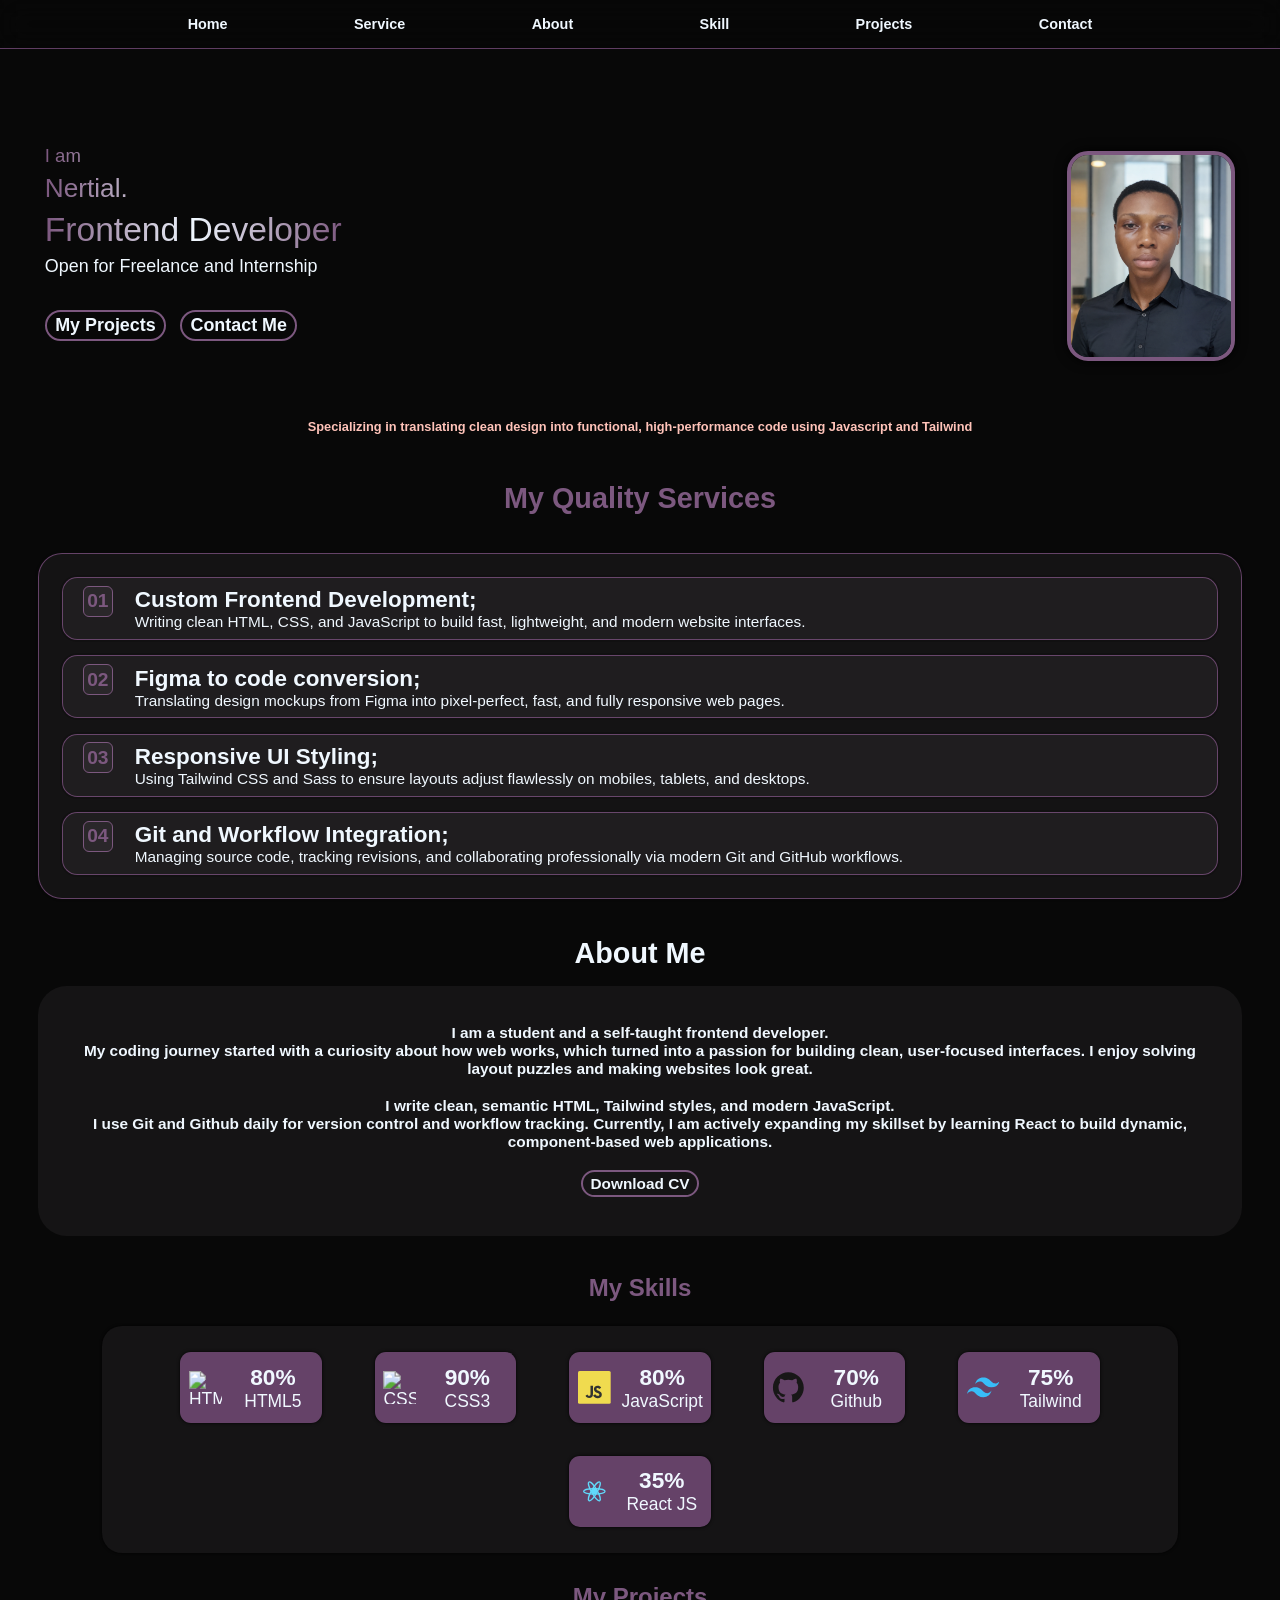
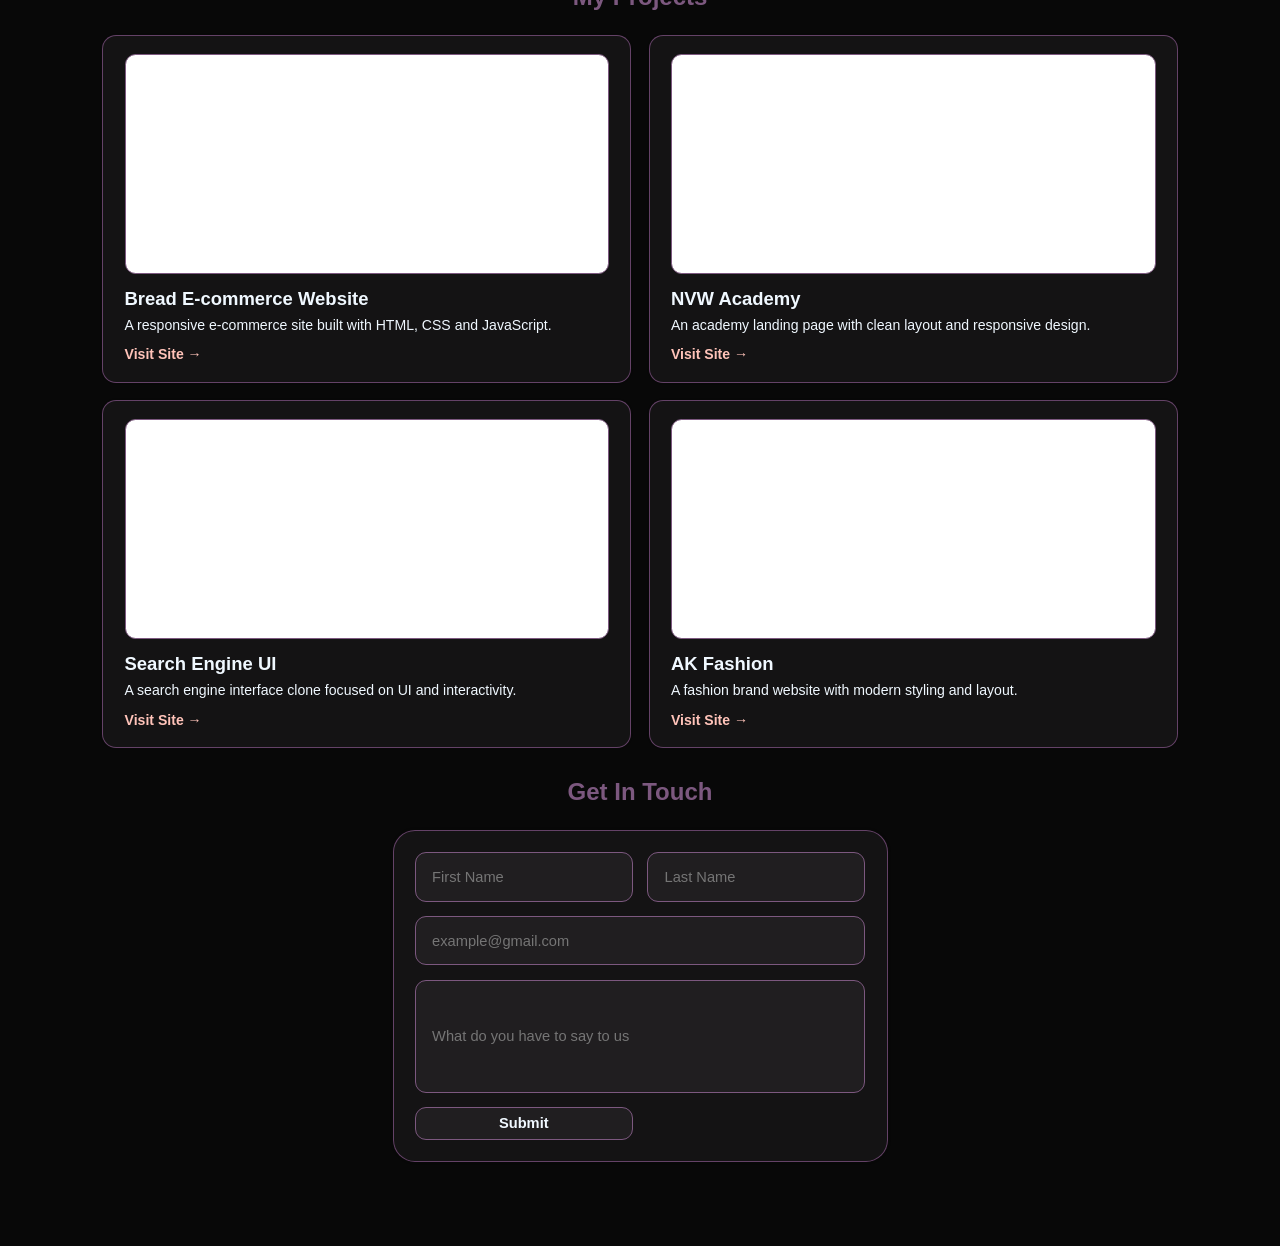
==== commit 72fd9c88: "Update index.html" ====
--- a/index.html
+++ b/index.html
@@ -41,7 +41,7 @@
         </div>
        
     </header>
-     <P id="tag">Sepcializing in translating clean design into functional, high-performance code using Javascript and Tailwind</P>
+     <P id="tag">Specializing in translating clean design into functional, high-performance code using Javascript and Tailwind</P>
     <main>
         <div class="service" id="service">
             <h2>My Quality Services</h2>
@@ -49,7 +49,7 @@
                  <div class="service-content">
                     <span>01 </span>
                     <div>
-                   <h3> Custom Frontend Developement;</h3>
+                   <h3> Custom Frontend Development;</h3>
                     <p>Writing clean HTML, CSS, and JavaScript to build fast, lightweight, and modern website interfaces.</p>
                     </div>
                 </div>
@@ -82,7 +82,7 @@
             <div class="about-content">
                 <p>I am a student and a self-taught frontend developer. <br>My coding journey started with a curiosity about how web works, which turned into a passion for building clean, user-focused interfaces. I enjoy solving layout puzzles and making websites look great.</p>
                 <p>
-                    I write clean, sementic HTML, Tailwind styles, and modeern JavaScript. <br> I use Git and Github daily for version control and workflow tracking. Currently, I am actively expanding my skillset by learning React to build dynamic, component-based web applications.
+                    I write clean, semantic HTML, Tailwind styles, and modern JavaScript. <br> I use Git and Github daily for version control and workflow tracking. Currently, I am actively expanding my skillset by learning React to build dynamic, component-based web applications.
                 </p>
                  <button id="cv-btn">Download CV</button>
             </div>
@@ -115,7 +115,7 @@
                     <svg viewBox="0 0 128 128" class="skill-icon"><path fill="#181717" d="M64 5.103c-33.347 0-60.388 27.035-60.388 60.388 0 26.682 17.303 49.317 41.297 57.303 3.017.559 4.125-1.31 4.125-2.905 0-1.443-.056-6.197-.082-11.243-16.8 3.653-20.345-7.125-20.345-7.125-2.747-6.98-6.705-8.836-6.705-8.836-5.48-3.748.413-3.67.413-3.67 6.06.426 9.255 6.224 9.255 6.224 5.385 9.232 14.127 6.566 17.573 5.02.542-3.903 2.107-6.568 3.834-8.076-13.413-1.526-27.514-6.71-27.514-29.852 0-6.593 2.36-11.98 6.223-16.21-.628-1.52-2.694-7.654.584-15.958 0 0 5.07-1.62 16.61 6.19 4.82-1.34 9.98-2.01 15.115-2.02 5.135.01 10.296.68 15.123 2.02 11.526-7.81 16.59-6.19 16.59-6.19 3.287 8.31 1.22 14.44.593 15.958 3.872 4.23 6.215 9.617 6.215 16.21 0 23.197-14.127 28.31-27.574 29.804 2.167 1.866 4.097 5.55 4.097 11.183 0 8.08-.07 14.585-.07 16.566 0 1.61 1.092 3.49 4.156 2.898 23.98-7.994 41.27-30.622 41.27-57.295C124.388 32.14 97.347 5.103 64 5.103"/></svg>
                     <div class="skill-box">
                          70%
-                         <h4>Git/GitHub</h4>
+                         <h4>Github</h4>
                     </div>
                 </div>
                 <div class="skill-content">
@@ -190,4 +190,4 @@
     <br>
     <script src="script.js"></script>
 </body>
-</html>+</html>
--- a/style.css
+++ b/style.css
@@ -141,7 +141,7 @@
     header{
         flex-direction: row;
         justify-content: space-between;
-        align-items: baseline;
+        align-items: center;
         margin: 3rem 2rem;
         margin-bottom: 1rem;
         height: 200px;
@@ -153,17 +153,16 @@
     font-family: Impact, Haettenschweiler, 'Arial Narrow Bold', sans-serif;
     background: linear-gradient( to right, var(--lblue) 1px, var(--color), var(--lblue));
     background-clip: text;
+    background-size: 100% 100%;
     color: transparent;
     padding: 0;
-    background-size: 100% 100%;
     font-weight: 500;
 }
 
 
 @media(min-width: 750px){
-    .content{
-        top: -120px;
-    }
+    
+    
 }
 .profile-image{
     position: relative;
@@ -512,4 +511,4 @@
     .contact form{
         zoom: 1.1;
     }
-}+}
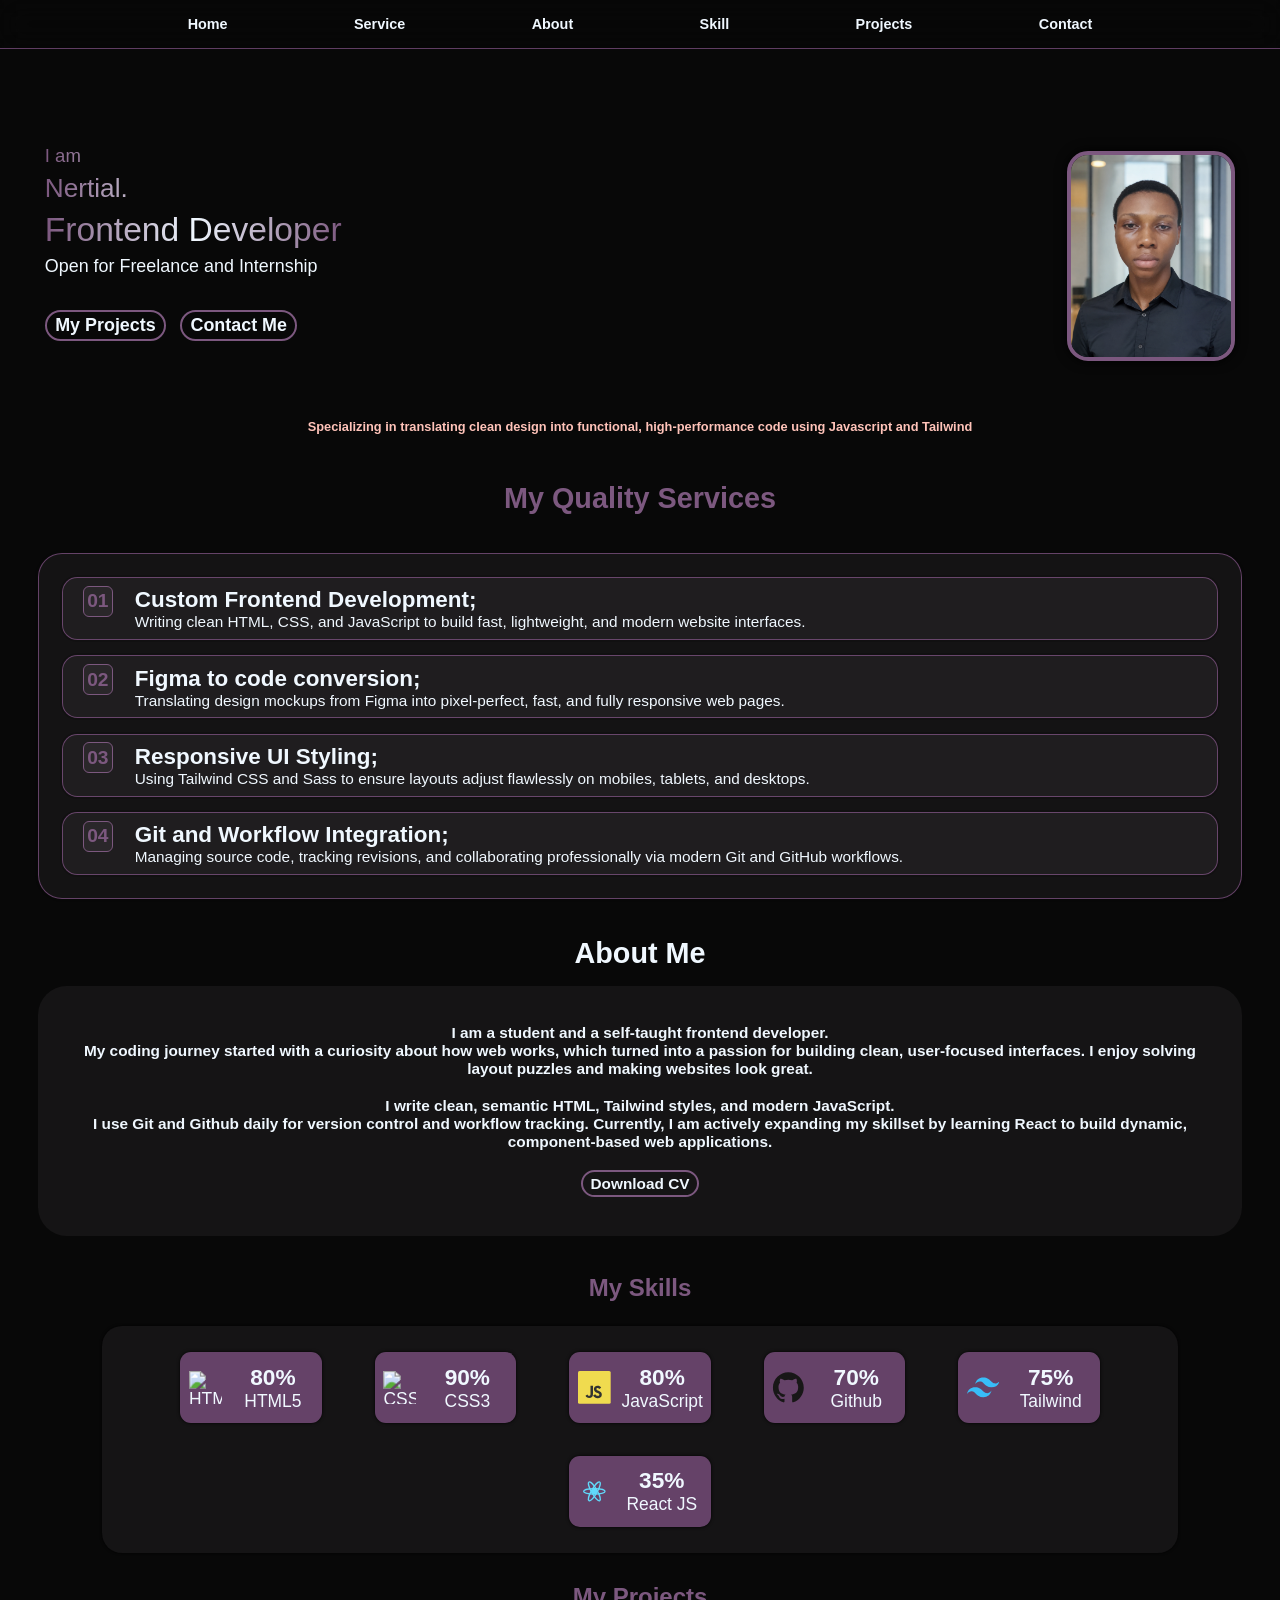
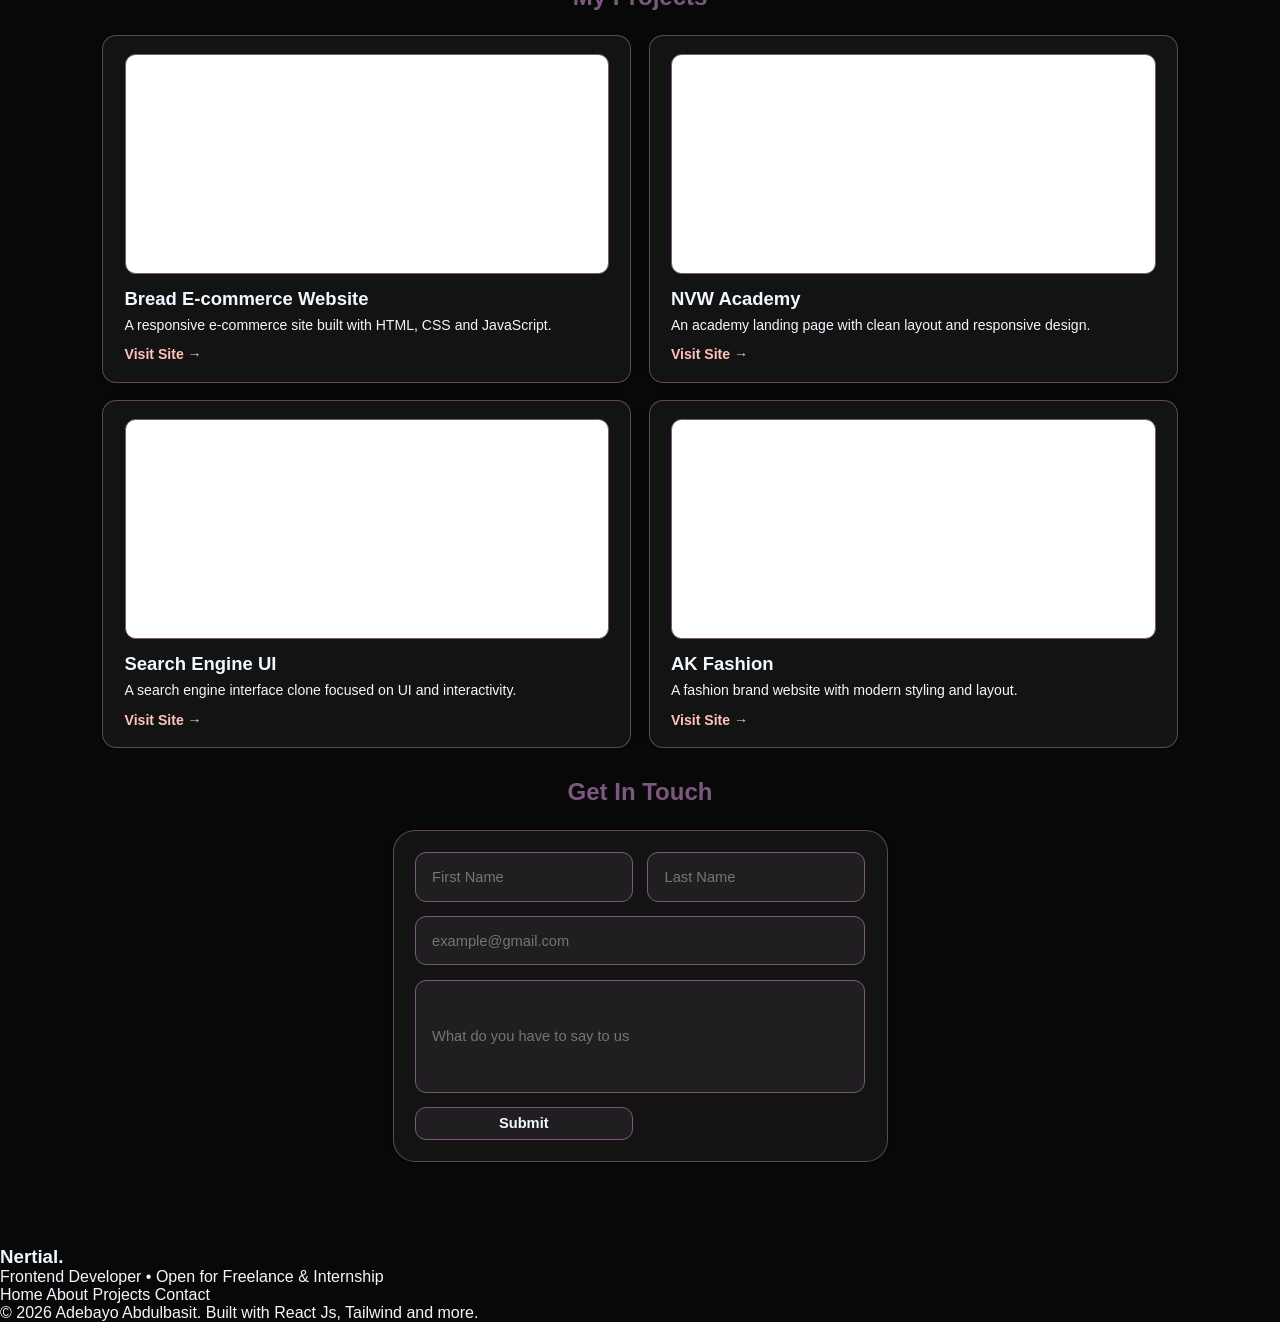
==== commit a31615b5: "Update index.html" ====
--- a/index.html
+++ b/index.html
@@ -188,6 +188,23 @@
     <br>
     <br>
     <br>
+    <footer class="footer">
+    <div class="footer-content">
+        <h3>Nertial.</h3>
+        <p>Frontend Developer • Open for Freelance & Internship</p>
+
+        <div class="footer-links">
+            <a href="#home">Home</a>
+            <a href="#about">About</a>
+            <a href="#projects">Projects</a>
+            <a href="#contact">Contact</a>
+        </div>
+
+        <p class="copyright">
+            © 2026 Adebayo Abdulbasit. Built with React Js, Tailwind and more.
+        </p>
+    </div>
+</footer>
     <script src="script.js"></script>
 </body>
 </html>
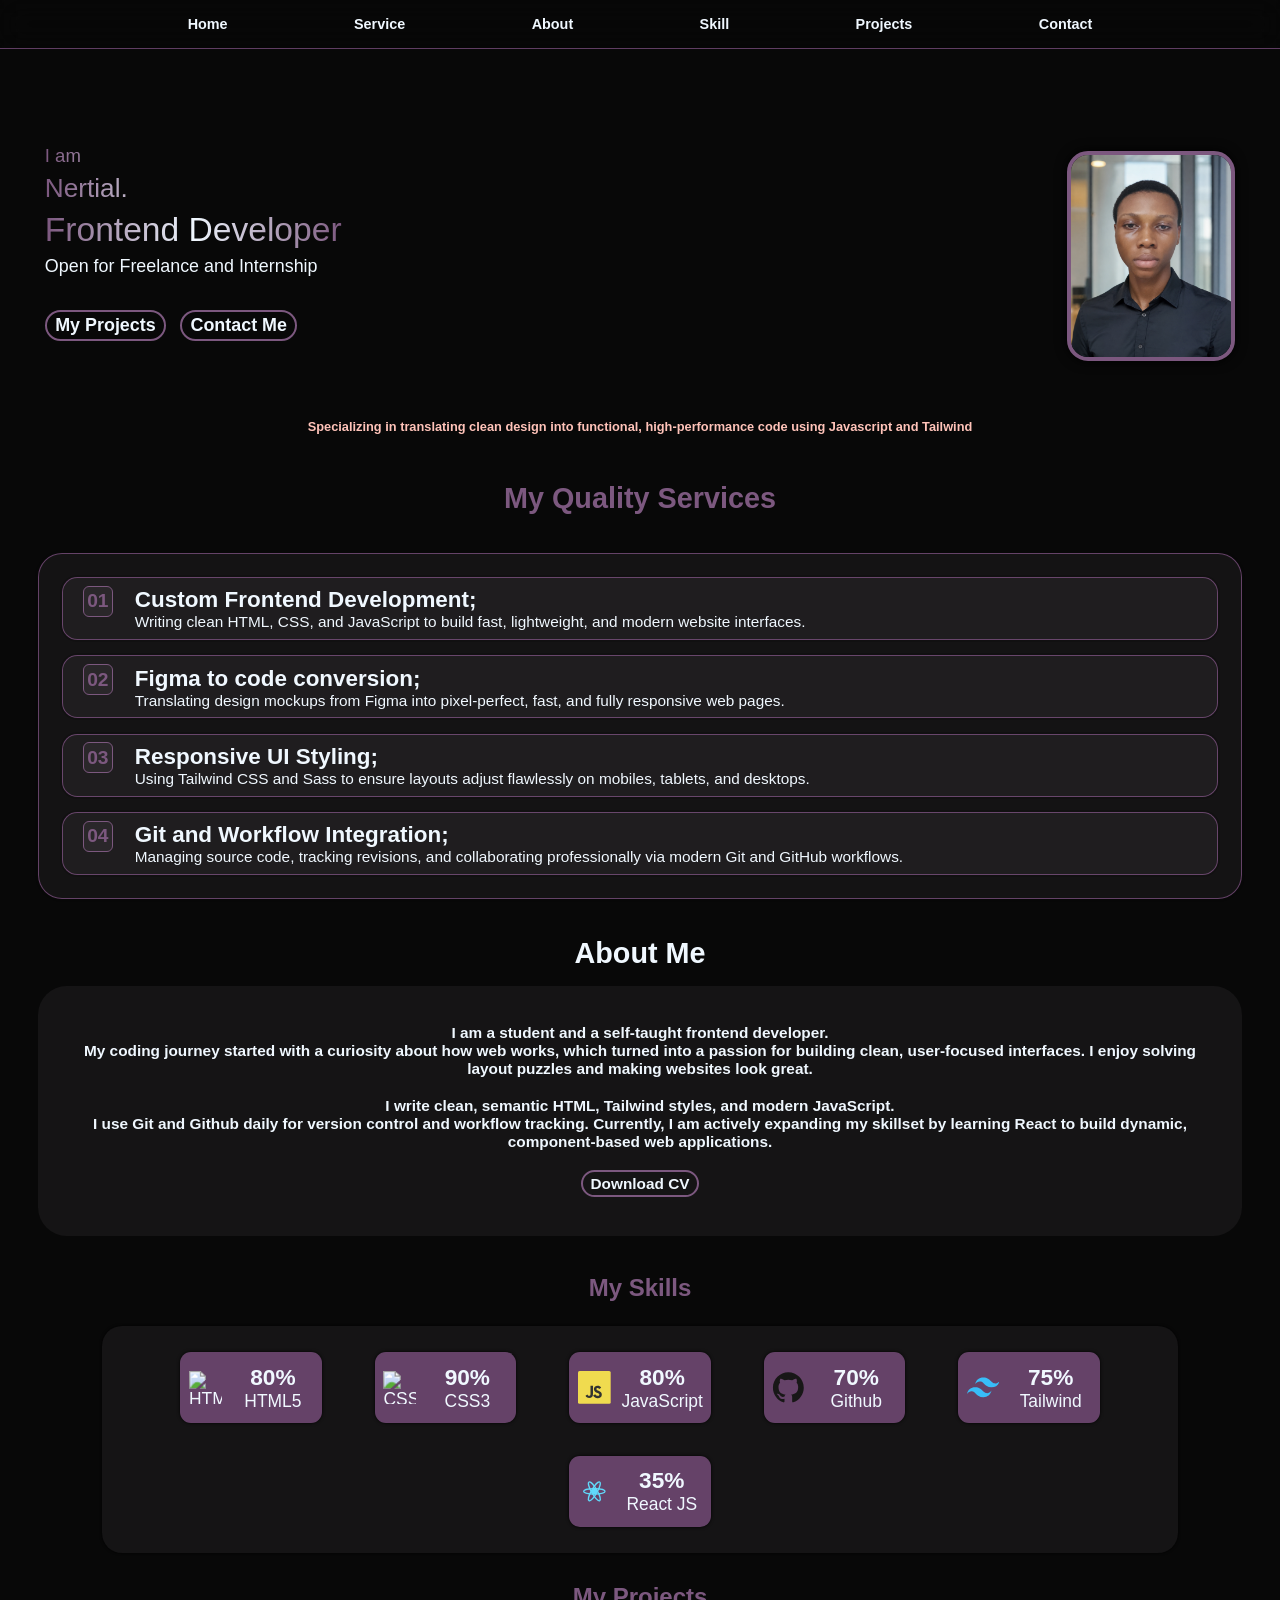
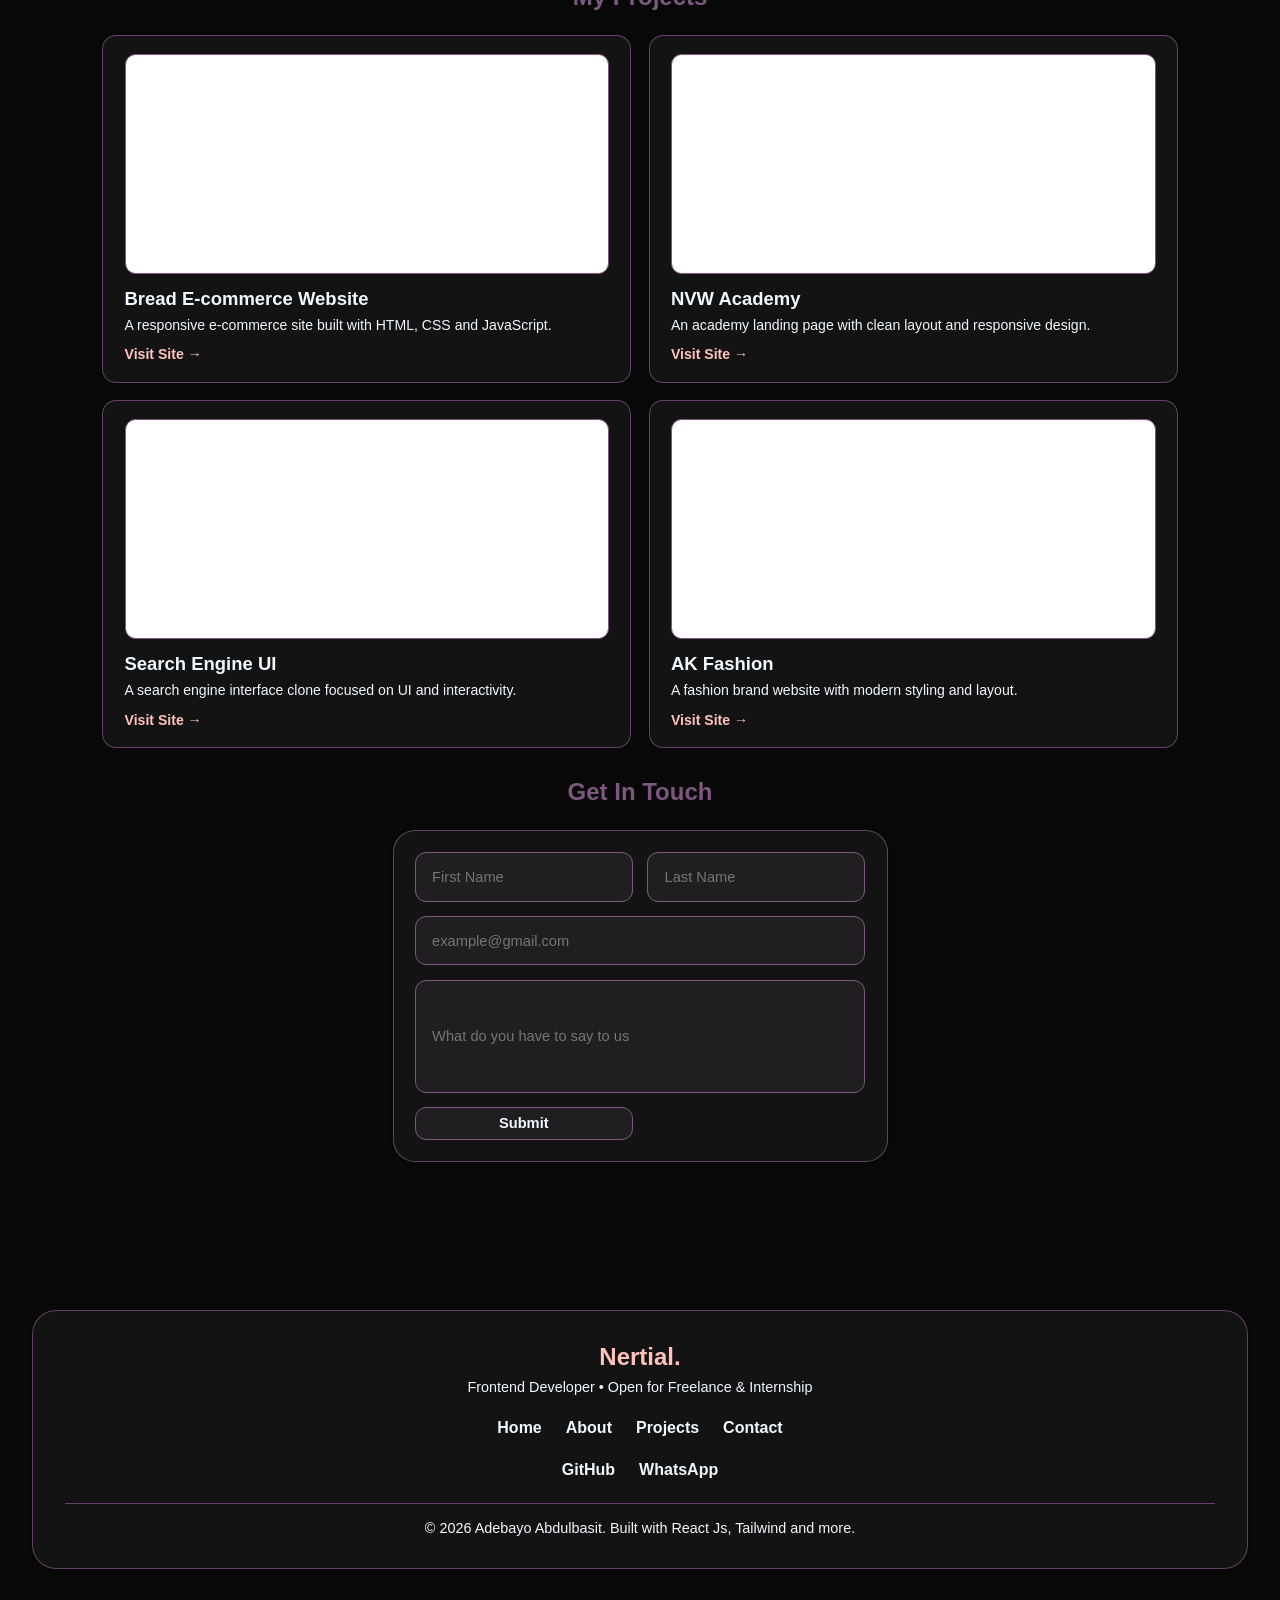
==== commit 064c5bb2: "Update index.html" ====
--- a/index.html
+++ b/index.html
@@ -199,7 +199,10 @@
             <a href="#projects">Projects</a>
             <a href="#contact">Contact</a>
         </div>
-
+        <div class="footer-links">
+    <a href="https://github.com/Nicevibe01" target="_blank">GitHub</a>
+    <a href="https://wa.me/2347068923676" target="_blank">WhatsApp</a>
+</div>
         <p class="copyright">
             © 2026 Adebayo Abdulbasit. Built with React Js, Tailwind and more.
         </p>
--- a/style.css
+++ b/style.css
@@ -483,6 +483,52 @@
     background-color: var(--transparent);
     transform: scale(1.03);
 }
+.footer{
+    margin: 4rem 2rem 2rem;
+    background: var(--transparent);
+    border: 0.1px var(--llblue) solid;
+    outline: 2px #02010228 solid;
+    border-radius: 1.5rem;
+    padding: 2rem;
+    text-align: center;
+}
+
+.footer-content h3{
+    color: var(--lblue2);
+    margin-bottom: 0.5rem;
+    font-size: 1.5rem;
+}
+
+.footer-content p{
+    color: var(--color);
+    font-size: 0.9rem;
+}
+
+.footer-links{
+    display: flex;
+    justify-content: center;
+    gap: 1.5rem;
+    flex-wrap: wrap;
+    margin: 1.5rem 0;
+}
+
+.footer-links a{
+    color: var(--color);
+    font-weight: 600;
+    transition: 0.3s ease;
+}
+
+.footer-links a:hover{
+    color: var(--lblue2);
+}
+
+.copyright{
+    border-top: 1px solid var(--llblue);
+    padding-top: 1rem;
+    margin-top: 1rem;
+    font-size: 0.8rem;
+    color: #cfcfcf;
+}
 
 .first{
     grid-column: 1/2;
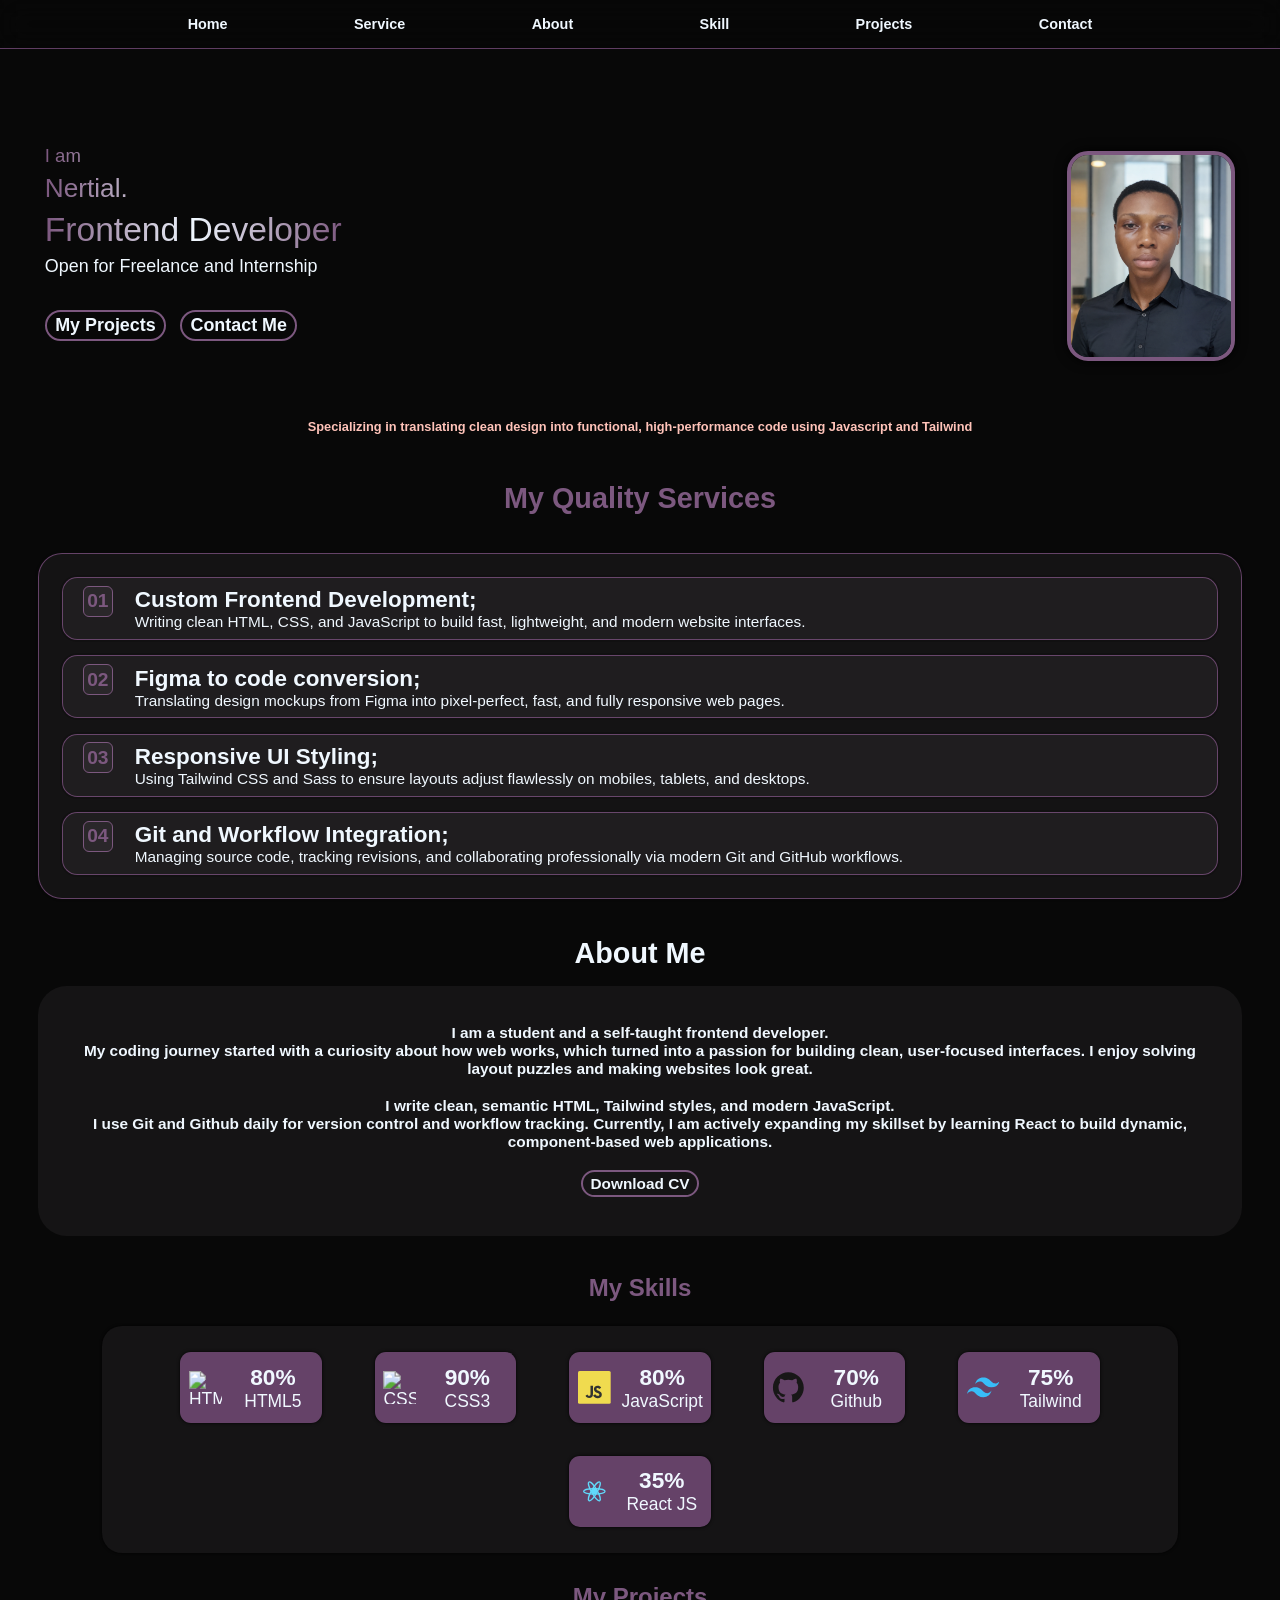
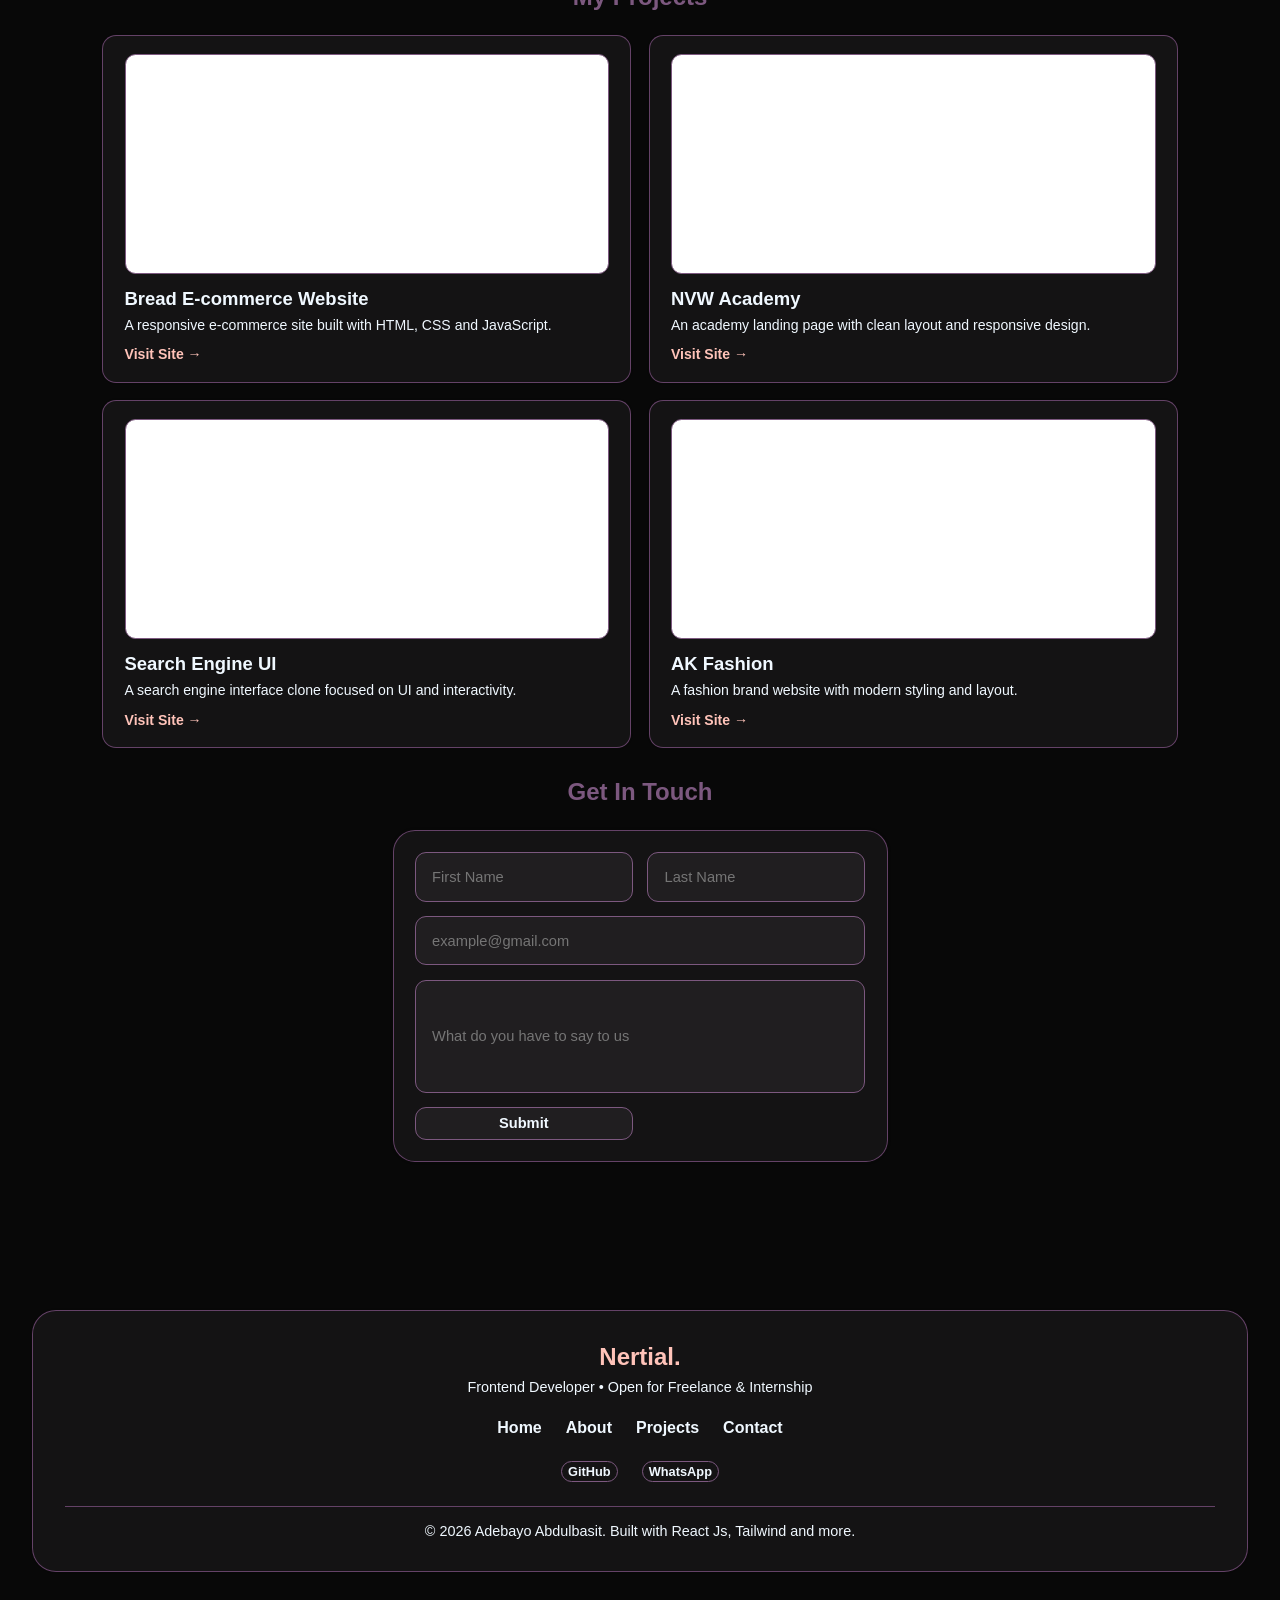
==== commit 52a4ca1b: "Update index.html" ====
--- a/index.html
+++ b/index.html
@@ -200,8 +200,8 @@
             <a href="#contact">Contact</a>
         </div>
         <div class="footer-links">
-    <a href="https://github.com/Nicevibe01" target="_blank">GitHub</a>
-    <a href="https://wa.me/2347068923676" target="_blank">WhatsApp</a>
+    <button><a href="https://github.com/Nicevibe01" target="_blank">GitHub</a></button>
+    <button><a href="https://wa.me/2347068923676" target="_blank">WhatsApp</a></button>
 </div>
         <p class="copyright">
             © 2026 Adebayo Abdulbasit. Built with React Js, Tailwind and more.
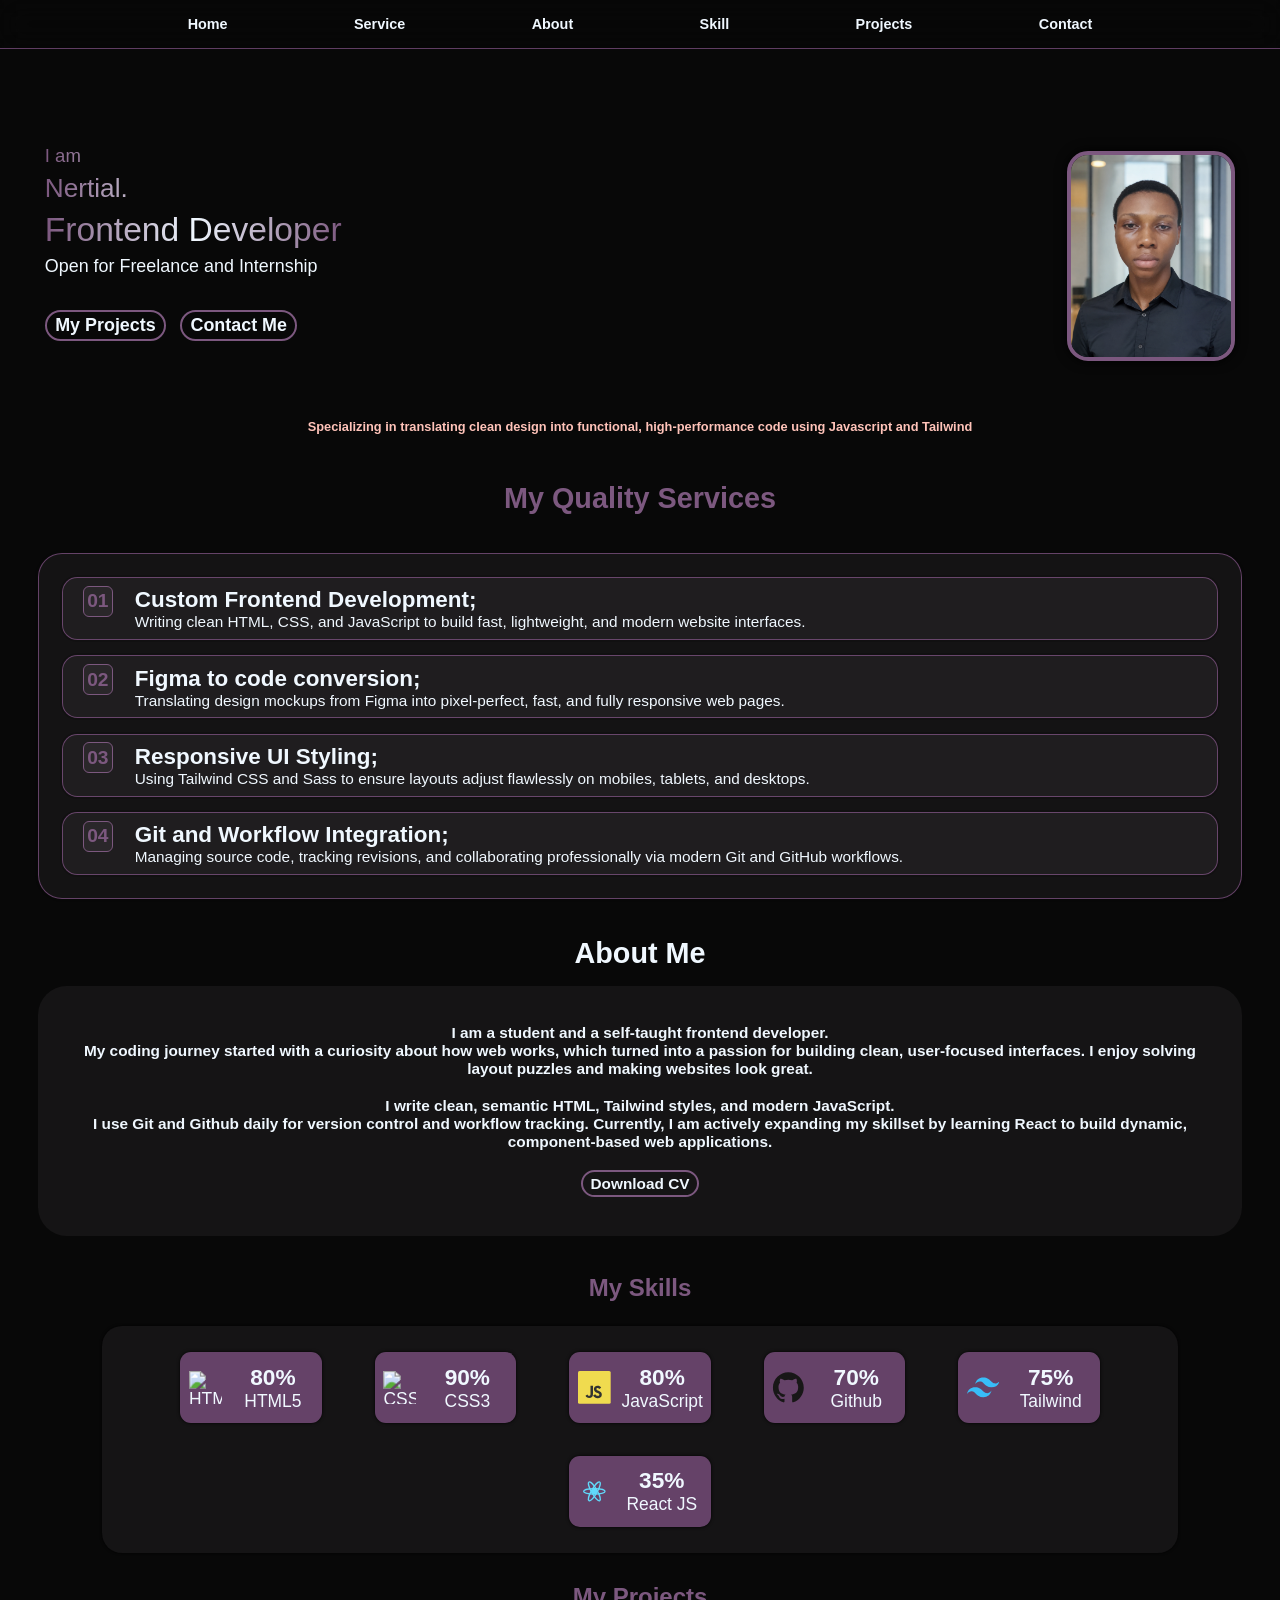
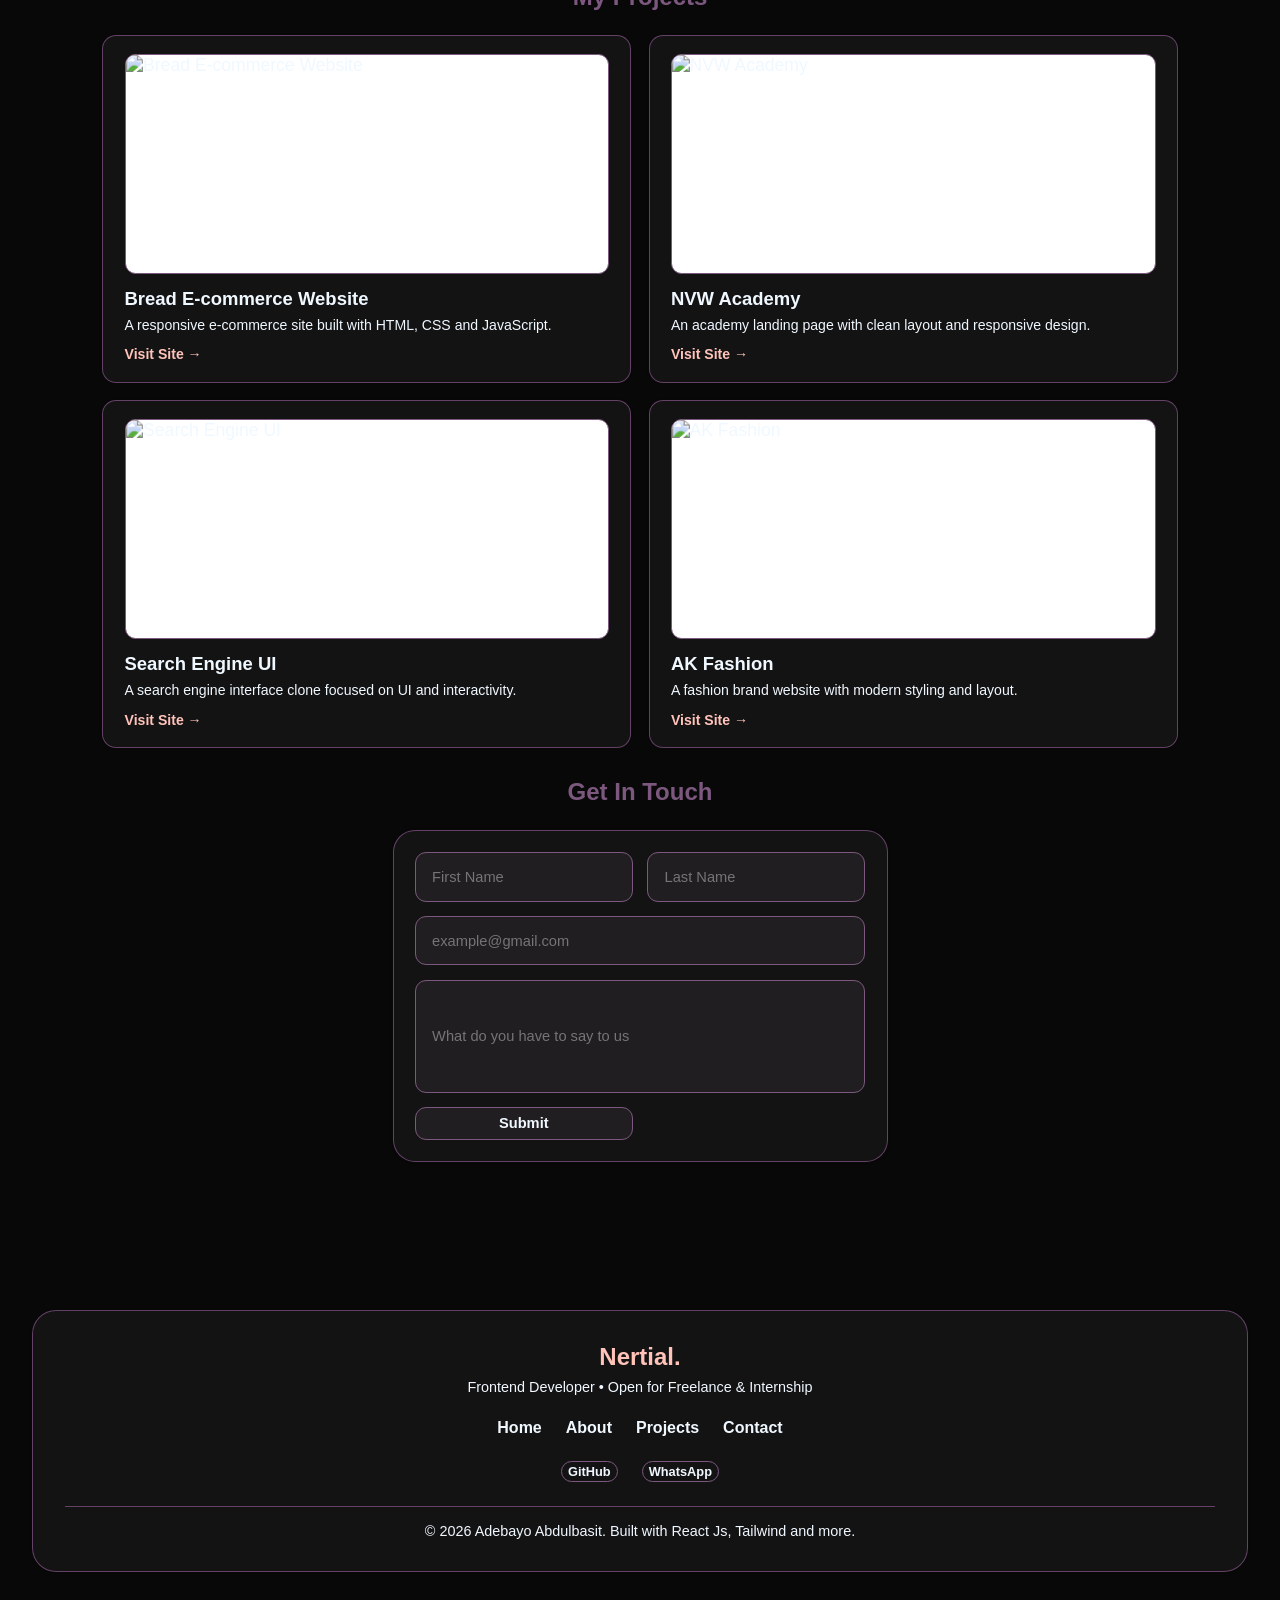
==== commit 0b58b41b: "Update index.html" ====
--- a/index.html
+++ b/index.html
@@ -135,41 +135,49 @@
             </div>
         </div>
         <div class="projects" id="projects">
-            <h2>My Projects</h2>
+        
+    <h2>My Projects</h2>
+
             <div class="projects-grid">
+        
                 <a href="https://nicevibe01.github.io/Bread-Ecommerce-website-/" target="_blank" class="project-card">
                     <div class="project-preview">
-                        <iframe src="https://nicevibe01.github.io/Bread-Ecommerce-website-/" loading="lazy" title="Bread E-commerce Website"></iframe>
+                        <img src="bread-project.png" alt="Bread E-commerce Website">
                     </div>
                     <h3>Bread E-commerce Website</h3>
                     <p>A responsive e-commerce site built with HTML, CSS and JavaScript.</p>
                     <span class="visit">Visit Site &rarr;</span>
                 </a>
+        
                 <a href="https://nicevibe01.github.io/NVW-academy/" target="_blank" class="project-card">
                     <div class="project-preview">
-                        <iframe src="https://nicevibe01.github.io/NVW-academy/" loading="lazy" title="NVW Academy"></iframe>
+                        <img src="nvw-academy.png" alt="NVW Academy">
                     </div>
                     <h3>NVW Academy</h3>
                     <p>An academy landing page with clean layout and responsive design.</p>
                     <span class="visit">Visit Site &rarr;</span>
                 </a>
+        
                 <a href="https://nicevibe01.github.io/Search-engine-/" target="_blank" class="project-card">
                     <div class="project-preview">
-                        <iframe src="https://nicevibe01.github.io/Search-engine-/" loading="lazy" title="Search Engine UI"></iframe>
+                        <img src="search-engine.png" alt="Search Engine UI">
                     </div>
                     <h3>Search Engine UI</h3>
                     <p>A search engine interface clone focused on UI and interactivity.</p>
                     <span class="visit">Visit Site &rarr;</span>
                 </a>
+        
                 <a href="https://nicevibe01.github.io/Ak-fashion/" target="_blank" class="project-card">
                     <div class="project-preview">
-                        <iframe src="https://nicevibe01.github.io/Ak-fashion/" loading="lazy" title="AK Fashion"></iframe>
+                        <img src="ak-fashion.png" alt="AK Fashion">
                     </div>
                     <h3>AK Fashion</h3>
                     <p>A fashion brand website with modern styling and layout.</p>
                     <span class="visit">Visit Site &rarr;</span>
                 </a>
-            </div>
+        
+            </div>
+
         </div>
         <div class="contact" id="contact">
             <h2>Get In Touch</h2>
